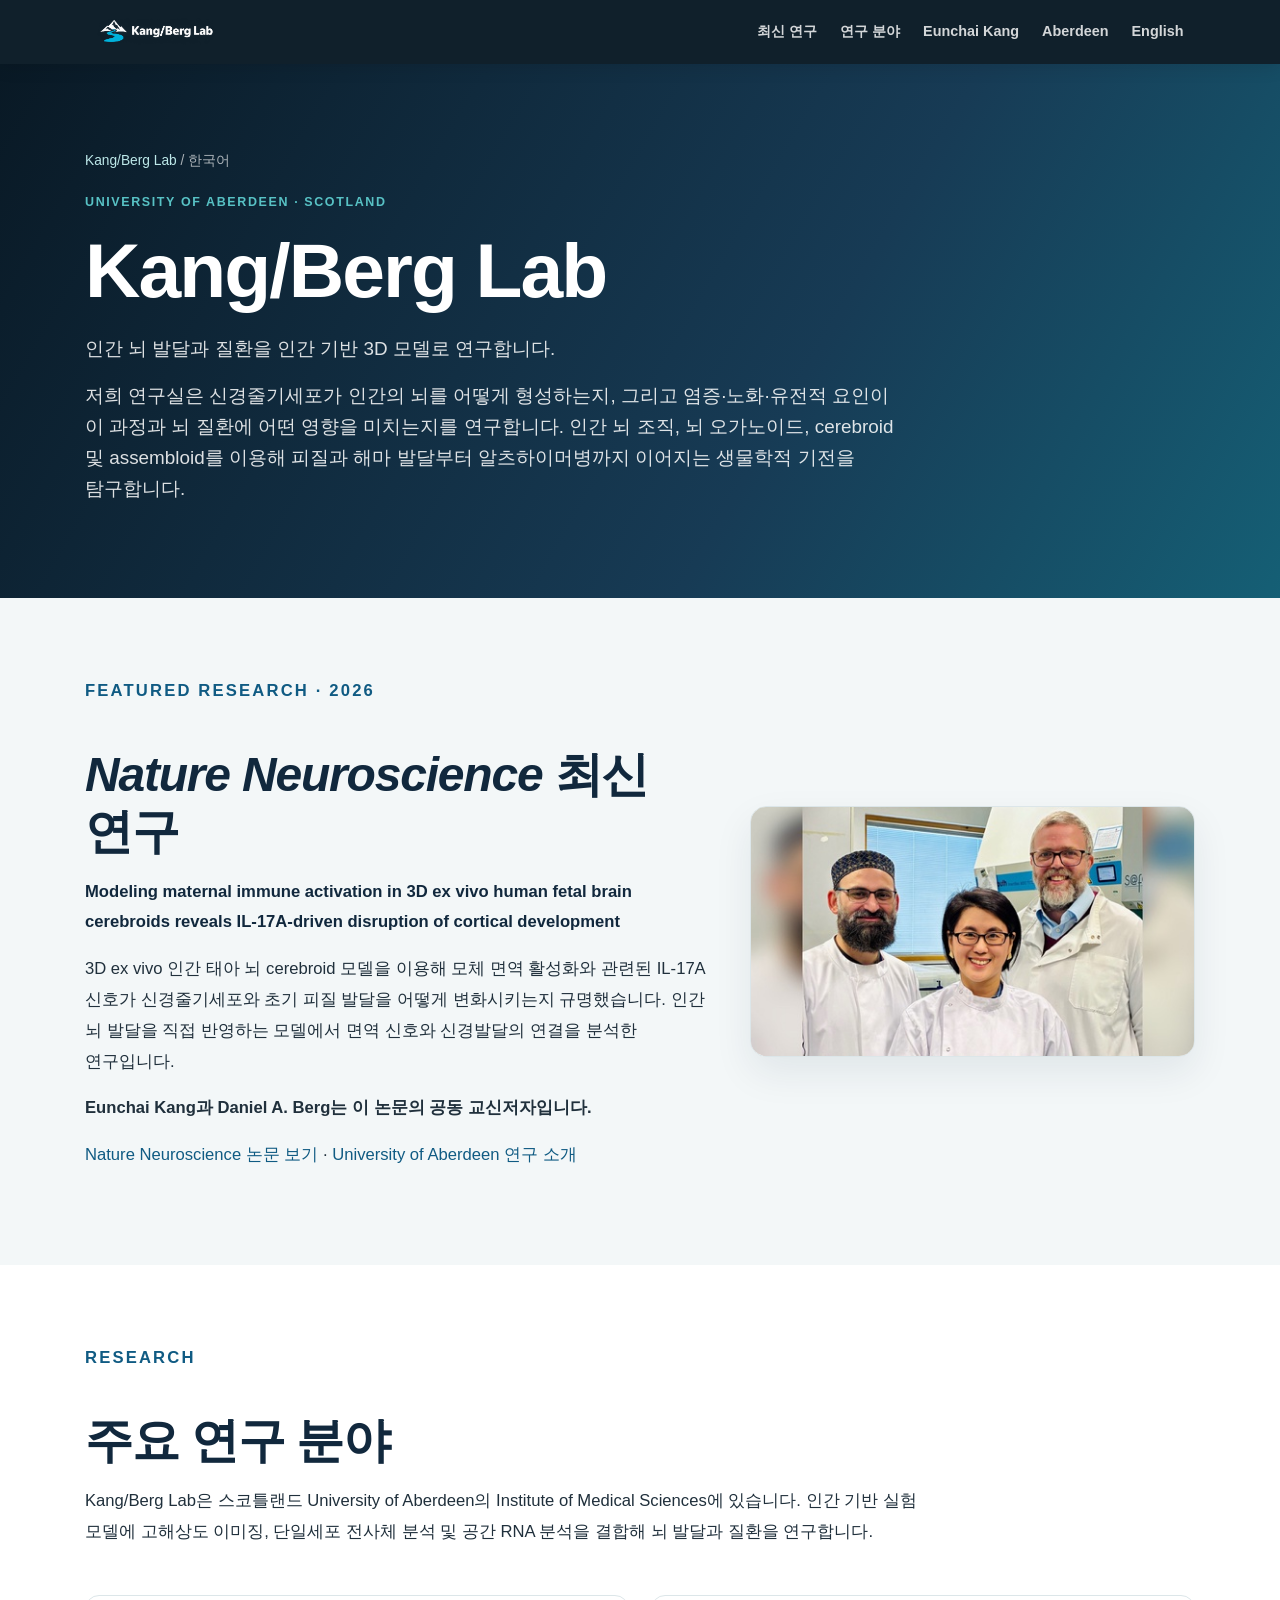
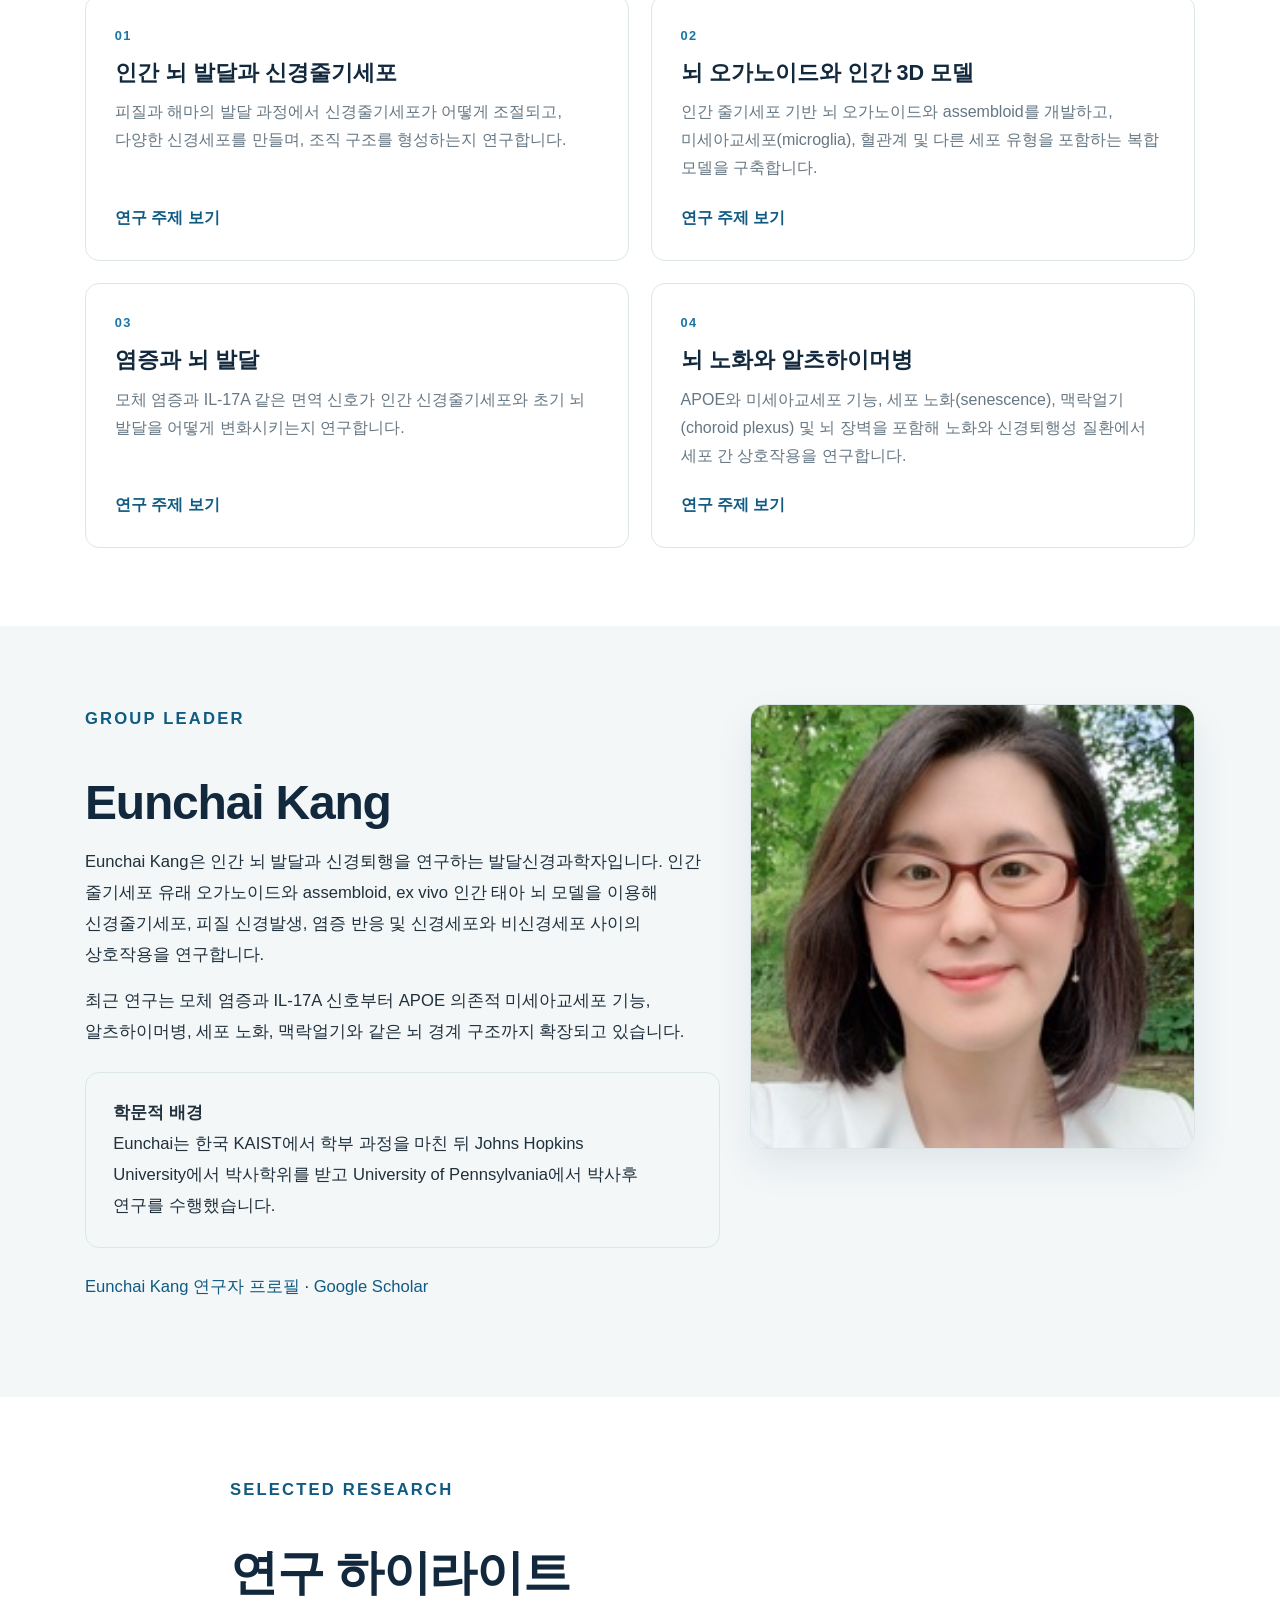
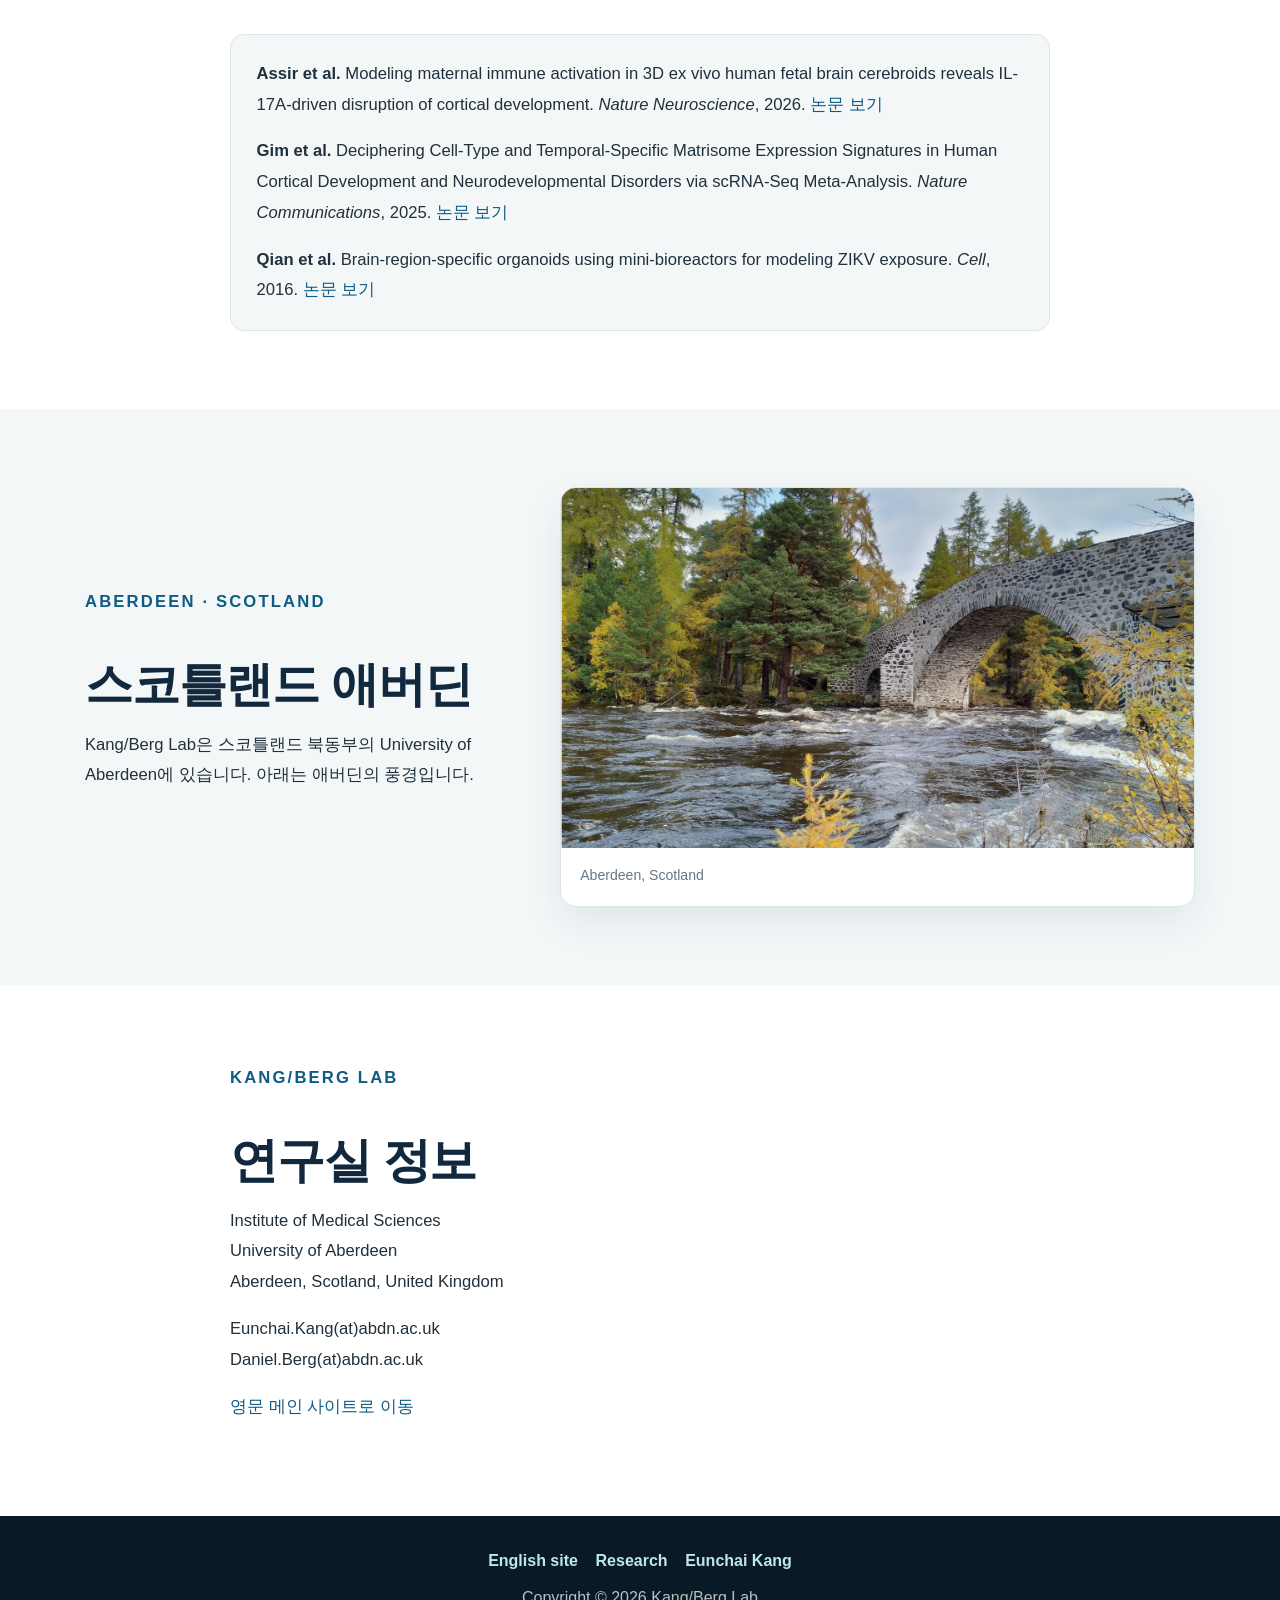
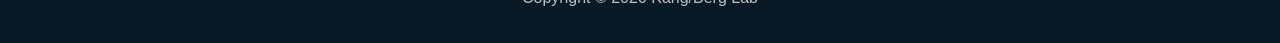
==== ko/index.html @ 3c14d74b "Refine Korean page SEO and Aberdeen imagery" ====
<!DOCTYPE html>
<html lang="ko">
<head>
  <meta charset="utf-8">
  <meta name="viewport" content="width=device-width, initial-scale=1, shrink-to-fit=no">
  <meta name="description" content="Eunchai Kang과 Daniel A. Berg가 이끄는 영국 University of Aberdeen의 Kang/Berg Lab은 인간 뇌 발달, 신경줄기세포, 뇌 오가노이드, 미세아교세포, 뇌 노화 및 알츠하이머병을 연구합니다.">
  <meta name="author" content="Kang/Berg Lab">
  <meta name="robots" content="index,follow,max-image-preview:large">
  <title>인간 뇌 오가노이드·신경과학 연구 | Kang/Berg Lab | University of Aberdeen</title>
  <link rel="canonical" href="https://kangberglab.com/ko/">
  <link rel="alternate" hreflang="ko-KR" href="https://kangberglab.com/ko/">
  <link rel="alternate" hreflang="en-GB" href="https://kangberglab.com/">
  <link rel="alternate" hreflang="x-default" href="https://kangberglab.com/">

  <meta property="og:type" content="website">
  <meta property="og:locale" content="ko_KR">
  <meta property="og:locale:alternate" content="en_GB">
  <meta property="og:title" content="Kang/Berg Lab | 인간 뇌 발달과 뇌 오가노이드 연구">
  <meta property="og:description" content="Eunchai Kang과 Daniel A. Berg가 University of Aberdeen에서 이끄는 연구실로, 인간 뇌 발달, 신경줄기세포, 뇌 오가노이드, 신경면역 상호작용과 알츠하이머병을 연구합니다.">
  <meta property="og:url" content="https://kangberglab.com/ko/">
  <meta property="og:image" content="https://kangberglab.com/img/zebrabow2.png">
  <meta name="twitter:card" content="summary_large_image">

  <script type="application/ld+json">
  {
    "@context": "https://schema.org",
    "@type": "WebPage",
    "name": "Kang/Berg Lab - 한국어",
    "url": "https://kangberglab.com/ko/",
    "inLanguage": "ko-KR",
    "about": {
      "@type": "Organization",
      "name": "Kang/Berg Lab",
      "url": "https://kangberglab.com/",
      "parentOrganization": {
        "@type": "CollegeOrUniversity",
        "name": "University of Aberdeen",
        "url": "https://www.abdn.ac.uk/"
      },
      "member": [
        {"@type": "Person", "name": "Eunchai Kang", "url": "https://kangberglab.com/eunchai-kang.html"},
        {"@type": "Person", "name": "Daniel A. Berg", "url": "https://kangberglab.com/daniel-berg.html"}
      ]
    }
  }
  </script>

  <script async src="https://www.googletagmanager.com/gtag/js?id=G-5PKBX922J7"></script>
  <script>
    window.dataLayer = window.dataLayer || [];
    function gtag() { dataLayer.push(arguments); }
    gtag('js', new Date());
    gtag('config', 'G-5PKBX922J7');
  </script>

  <link rel="icon" type="image/png" href="../img/logo2.png">
  <link href="../vendor/bootstrap/css/bootstrap.min.css" rel="stylesheet">
  <link href="../css/scrolling-nav.css" rel="stylesheet">
  <link href="../css/content-pages.css" rel="stylesheet">
  <style>
    body {
      font-family: -apple-system, BlinkMacSystemFont, "Segoe UI", "Noto Sans KR", Arial, sans-serif;
      word-break: keep-all;
    }
    .page-hero h1 { letter-spacing: -0.025em; }
    .korean-lead { max-width: 820px; }
    .topic-card p { line-height: 1.75; }
    .content-narrow p, .content-section li { line-height: 1.85; }
    .korea-note {
      background: var(--soft);
      border: 1px solid var(--line);
      border-radius: 14px;
      padding: 1.6rem 1.7rem;
    }
    .korea-note p:last-child { margin-bottom: 0; }
    .paper-title {
      color: var(--navy);
      font-size: 1.08rem;
      font-weight: 700;
      line-height: 1.55;
    }
    .scotland-image img {
      height: 360px;
      object-fit: cover;
      width: 100%;
    }
    @media (max-width: 767.98px) {
      .scotland-image img { height: 250px; }
    }
  </style>
</head>
<body>
  <nav class="navbar navbar-expand-lg navbar-dark fixed-top" id="mainNav">
    <div class="container">
      <a class="navbar-brand" href="./" aria-label="Kang/Berg Lab 한국어 페이지">
        <img class="navbar-logo-lockup" src="../img/navbar-logo.png" alt="Kang/Berg Lab">
      </a>
      <button class="navbar-toggler" type="button" data-toggle="collapse" data-target="#navbarResponsive"
        aria-controls="navbarResponsive" aria-expanded="false" aria-label="메뉴 열기">
        <span class="navbar-toggler-icon"></span>
      </button>
      <div class="collapse navbar-collapse" id="navbarResponsive">
        <ul class="navbar-nav ml-auto">
          <li class="nav-item"><a class="nav-link" href="#featured">최신 연구</a></li>
          <li class="nav-item"><a class="nav-link" href="#research">연구 분야</a></li>
          <li class="nav-item"><a class="nav-link" href="#eunchai">Eunchai Kang</a></li>
          <li class="nav-item"><a class="nav-link" href="#aberdeen">Aberdeen</a></li>
          <li class="nav-item"><a class="nav-link" href="../">English</a></li>
        </ul>
      </div>
    </div>
  </nav>

  <header class="page-hero">
    <div class="container">
      <p class="breadcrumb-mini"><a href="../">Kang/Berg Lab</a> / 한국어</p>
      <p class="eyebrow">University of Aberdeen · Scotland</p>
      <h1>Kang/Berg Lab</h1>
      <p class="page-lead korean-lead">인간 뇌 발달과 질환을 인간 기반 3D 모델로 연구합니다.</p>
      <p class="page-lead korean-lead">저희 연구실은 신경줄기세포가 인간의 뇌를 어떻게 형성하는지, 그리고 염증·노화·유전적 요인이 이 과정과 뇌 질환에 어떤 영향을 미치는지를 연구합니다. 인간 뇌 조직, 뇌 오가노이드, cerebroid 및 assembloid를 이용해 피질과 해마 발달부터 알츠하이머병까지 이어지는 생물학적 기전을 탐구합니다.</p>
    </div>
  </header>

  <main>
    <section id="featured" class="content-section bg-soft">
      <div class="container">
        <div class="row align-items-center">
          <div class="col-lg-7 content-narrow">
            <p class="eyebrow">Featured research · 2026</p>
            <h2><em>Nature Neuroscience</em> 최신 연구</h2>
            <p class="paper-title">Modeling maternal immune activation in 3D ex vivo human fetal brain cerebroids reveals IL-17A-driven disruption of cortical development</p>
            <p>3D ex vivo 인간 태아 뇌 cerebroid 모델을 이용해 모체 면역 활성화와 관련된 IL-17A 신호가 신경줄기세포와 초기 피질 발달을 어떻게 변화시키는지 규명했습니다. 인간 뇌 발달을 직접 반영하는 모델에서 면역 신호와 신경발달의 연결을 분석한 연구입니다.</p>
            <p><strong>Eunchai Kang과 Daniel A. Berg는 이 논문의 공동 교신저자입니다.</strong></p>
            <p><a href="https://www.nature.com/articles/s41593-026-02400-2" target="_blank" rel="noopener noreferrer">Nature Neuroscience 논문 보기</a> · <a href="https://www.abdn.ac.uk/news/26007/" target="_blank" rel="noopener noreferrer">University of Aberdeen 연구 소개</a></p>
          </div>
          <div class="col-lg-5 mt-4 mt-lg-0">
            <div class="figure-card">
              <img src="../img/Aberdeen_Cerebroid_Press_Release.jpg" alt="Kang/Berg Lab의 Nature Neuroscience cerebroid 연구">
            </div>
          </div>
        </div>
      </div>
    </section>

    <section id="research" class="content-section">
      <div class="container">
        <div class="content-narrow">
          <p class="eyebrow">Research</p>
          <h2>주요 연구 분야</h2>
          <p>Kang/Berg Lab은 스코틀랜드 University of Aberdeen의 Institute of Medical Sciences에 있습니다. 인간 기반 실험 모델에 고해상도 이미징, 단일세포 전사체 분석 및 공간 RNA 분석을 결합해 뇌 발달과 질환을 연구합니다.</p>
        </div>

        <div class="topic-grid mt-5">
          <article class="topic-card">
            <span class="card-number">01</span>
            <h3>인간 뇌 발달과 신경줄기세포</h3>
            <p>피질과 해마의 발달 과정에서 신경줄기세포가 어떻게 조절되고, 다양한 신경세포를 만들며, 조직 구조를 형성하는지 연구합니다.</p>
            <a href="../neural-stem-cells-neurogenesis.html">연구 주제 보기</a>
          </article>
          <article class="topic-card">
            <span class="card-number">02</span>
            <h3>뇌 오가노이드와 인간 3D 모델</h3>
            <p>인간 줄기세포 기반 뇌 오가노이드와 assembloid를 개발하고, 미세아교세포(microglia), 혈관계 및 다른 세포 유형을 포함하는 복합 모델을 구축합니다.</p>
            <a href="../human-brain-organoids.html">연구 주제 보기</a>
          </article>
          <article class="topic-card">
            <span class="card-number">03</span>
            <h3>염증과 뇌 발달</h3>
            <p>모체 염증과 IL-17A 같은 면역 신호가 인간 신경줄기세포와 초기 뇌 발달을 어떻게 변화시키는지 연구합니다.</p>
            <a href="../maternal-inflammation-il17a.html">연구 주제 보기</a>
          </article>
          <article class="topic-card">
            <span class="card-number">04</span>
            <h3>뇌 노화와 알츠하이머병</h3>
            <p>APOE와 미세아교세포 기능, 세포 노화(senescence), 맥락얼기(choroid plexus) 및 뇌 장벽을 포함해 노화와 신경퇴행성 질환에서 세포 간 상호작용을 연구합니다.</p>
            <a href="../neurodegeneration-brain-ageing.html">연구 주제 보기</a>
          </article>
        </div>
      </div>
    </section>

    <section id="eunchai" class="content-section bg-soft">
      <div class="container">
        <div class="row align-items-start">
          <div class="col-lg-7 content-narrow">
            <p class="eyebrow">Group leader</p>
            <h2>Eunchai Kang</h2>
            <p>Eunchai Kang은 인간 뇌 발달과 신경퇴행을 연구하는 발달신경과학자입니다. 인간 줄기세포 유래 오가노이드와 assembloid, ex vivo 인간 태아 뇌 모델을 이용해 신경줄기세포, 피질 신경발생, 염증 반응 및 신경세포와 비신경세포 사이의 상호작용을 연구합니다.</p>
            <p>최근 연구는 모체 염증과 IL-17A 신호부터 APOE 의존적 미세아교세포 기능, 알츠하이머병, 세포 노화, 맥락얼기와 같은 뇌 경계 구조까지 확장되고 있습니다.</p>
            <div class="korea-note mt-4">
              <p><strong>학문적 배경</strong><br>Eunchai는 한국 KAIST에서 학부 과정을 마친 뒤 Johns Hopkins University에서 박사학위를 받고 University of Pennsylvania에서 박사후 연구를 수행했습니다.</p>
            </div>
            <p class="mt-4"><a href="../eunchai-kang.html">Eunchai Kang 연구자 프로필</a> · <a href="https://scholar.google.co.uk/citations?user=ASl5lTgAAAAJ&amp;hl=en" target="_blank" rel="noopener noreferrer">Google Scholar</a></p>
          </div>
          <div class="col-lg-5 mt-4 mt-lg-0">
            <div class="figure-card">
              <img src="../img/Picture_Eunchai.png" alt="Eunchai Kang">
            </div>
          </div>
        </div>
      </div>
    </section>

    <section class="content-section">
      <div class="container content-narrow">
        <p class="eyebrow">Selected research</p>
        <h2>연구 하이라이트</h2>
        <div class="publication-callout">
          <p><strong>Assir et al.</strong> Modeling maternal immune activation in 3D ex vivo human fetal brain cerebroids reveals IL-17A-driven disruption of cortical development. <em>Nature Neuroscience</em>, 2026. <a href="https://www.nature.com/articles/s41593-026-02400-2" target="_blank" rel="noopener noreferrer">논문 보기</a></p>
          <p><strong>Gim et al.</strong> Deciphering Cell-Type and Temporal-Specific Matrisome Expression Signatures in Human Cortical Development and Neurodevelopmental Disorders via scRNA-Seq Meta-Analysis. <em>Nature Communications</em>, 2025. <a href="https://www.nature.com/articles/s41467-025-64381-3" target="_blank" rel="noopener noreferrer">논문 보기</a></p>
          <p><strong>Qian et al.</strong> Brain-region-specific organoids using mini-bioreactors for modeling ZIKV exposure. <em>Cell</em>, 2016. <a href="https://www.sciencedirect.com/science/article/pii/S0092867416304676" target="_blank" rel="noopener noreferrer">논문 보기</a></p>
        </div>
      </div>
    </section>

    <section id="aberdeen" class="content-section bg-soft">
      <div class="container">
        <div class="row align-items-center">
          <div class="col-lg-5 content-narrow">
            <p class="eyebrow">Aberdeen · Scotland</p>
            <h2>스코틀랜드 애버딘</h2>
            <p>Kang/Berg Lab은 스코틀랜드 북동부의 University of Aberdeen에 있습니다. 아래는 애버딘의 풍경입니다.</p>
          </div>
          <div class="col-lg-7 mt-4 mt-lg-0">
            <div class="figure-card scotland-image">
              <img src="../img/RiverAberdeen.png" alt="스코틀랜드 애버딘의 강 풍경">
              <p class="figure-caption">Aberdeen, Scotland</p>
            </div>
          </div>
        </div>
      </div>
    </section>

    <section id="contact" class="content-section">
      <div class="container content-narrow">
        <p class="eyebrow">Kang/Berg Lab</p>
        <h2>연구실 정보</h2>
        <p>Institute of Medical Sciences<br>University of Aberdeen<br>Aberdeen, Scotland, United Kingdom</p>
        <p>Eunchai.Kang(at)abdn.ac.uk<br>Daniel.Berg(at)abdn.ac.uk</p>
        <p><a href="../">영문 메인 사이트로 이동</a></p>
      </div>
    </section>
  </main>

  <footer>
    <div class="container">
      <p class="page-footer-links"><a href="../">English site</a><a href="../research.html">Research</a><a href="../eunchai-kang.html">Eunchai Kang</a></p>
      <p>Copyright &copy; <span id="copyright-year">2026</span> Kang/Berg Lab</p>
    </div>
  </footer>

  <script src="../vendor/jquery/jquery.min.js"></script>
  <script src="../vendor/bootstrap/js/bootstrap.bundle.min.js"></script>
  <script>document.getElementById('copyright-year').textContent = new Date().getFullYear();</script>
</body>
</html>
---- css/scrolling-nav.css ----
/* Kang/Berg Lab website styles, built on Start Bootstrap Scrolling Nav */

:root {
  --navy: #11283d;
  --navy-deep: #091925;
  --blue: #1976a8;
  --blue-dark: #105b83;
  --aqua: #58c2c5;
  --ink: #20303c;
  --muted: #667783;
  --soft: #f3f7f8;
  --line: #dce6e9;
  --white: #ffffff;
}

html { scroll-behavior: smooth; }

body {
  color: var(--ink);
  font-family: -apple-system, BlinkMacSystemFont, "Segoe UI", Roboto, "Helvetica Neue", Arial, sans-serif;
  line-height: 1.65;
  padding-top: 64px;
}

img { display: block; max-width: 100%; height: auto; }
a { color: var(--blue-dark); text-decoration-thickness: 1px; text-underline-offset: 3px; }
a:hover, a:focus { color: #083e5c; }

h1, h2, h3, h4 {
  color: var(--navy);
  font-weight: 700;
  line-height: 1.2;
}

h2 {
  font-size: clamp(2rem, 4vw, 3rem);
  letter-spacing: -0.025em;
  margin-bottom: 1rem;
}

h3 { font-size: 1.3rem; }

.navbar {
  background: rgba(9, 25, 37, 0.97);
  min-height: 64px;
  box-shadow: 0 2px 18px rgba(0, 0, 0, 0.12);
}

.navbar-brand { font-size: 1.15rem; font-weight: 700; letter-spacing: 0.01em; }

.navbar-dark .navbar-nav .nav-link {
  color: rgba(255, 255, 255, 0.82);
  font-size: 0.9rem;
  font-weight: 600;
  padding-left: 0.72rem;
  padding-right: 0.72rem;
}

.navbar-dark .navbar-nav .nav-link:hover,
.navbar-dark .navbar-nav .nav-link:focus,
.navbar-dark .navbar-nav .nav-link.active { color: var(--white); }

.hero-section {
  background: linear-gradient(120deg, var(--navy-deep) 0%, #173b55 62%, #155f75 100%);
  color: var(--white);
  overflow: hidden;
  padding: 88px 0;
}

.hero-copy { padding-right: 3rem; }

.hero-section h1 {
  color: var(--white);
  font-size: clamp(3.2rem, 8vw, 5.6rem);
  letter-spacing: -0.045em;
  margin-bottom: 0.8rem;
}

.hero-subtitle {
  color: #bde8e9;
  font-size: clamp(1.35rem, 3vw, 2rem);
  font-weight: 600;
  line-height: 1.3;
  margin-bottom: 1.35rem;
}

.hero-text { color: rgba(255, 255, 255, 0.86); font-size: 1.08rem; max-width: 38rem; }
.hero-actions { display: flex; flex-wrap: wrap; gap: 0.8rem; margin-top: 2rem; }

.hero-image {
  border: 1px solid rgba(255, 255, 255, 0.12);
  border-radius: 18px;
  box-shadow: 0 30px 70px rgba(0, 0, 0, 0.34);
  width: 100%;
}

.eyebrow {
  color: var(--blue-dark);
  font-size: 0.78rem;
  font-weight: 800;
  letter-spacing: 0.13em;
  margin-bottom: 0.75rem;
  text-transform: uppercase;
}

.hero-section .eyebrow, .join-section .eyebrow { color: var(--aqua); }
.btn { border-radius: 999px; font-weight: 700; padding: 0.7rem 1.2rem; }
.btn-primary { background-color: var(--blue); border-color: var(--blue); }
.btn-primary:hover, .btn-primary:focus { background-color: var(--blue-dark); border-color: var(--blue-dark); }

.featured-section { background: var(--white); padding: 72px 0 34px; scroll-margin-top: 64px; }

.featured-card {
  background: var(--soft);
  border: 1px solid var(--line);
  border-radius: 18px;
  box-shadow: 0 18px 40px rgba(17, 40, 61, 0.08);
  overflow: hidden;
}

.featured-card img { height: 100%; min-height: 300px; object-fit: cover; width: 100%; }
.featured-copy { padding: 2.5rem 3rem; }
.featured-copy h2 { font-size: clamp(1.8rem, 3vw, 2.5rem); }
.featured-title { color: var(--navy); font-size: 1.08rem; font-weight: 700; line-height: 1.45; }
.text-link { display: inline-block; font-weight: 700; margin-left: 1rem; }

.section { padding: 92px 0; scroll-margin-top: 64px; }
.bg-soft { background: var(--soft); }
.section-heading { margin-bottom: 2.6rem; max-width: 760px; }
.section-heading > p:last-child { color: var(--muted); font-size: 1.08rem; }
.research-grid > div { display: flex; margin-bottom: 1.5rem; }

.research-card {
  background: var(--white);
  border: 1px solid var(--line);
  border-radius: 14px;
  padding: 1.8rem;
  width: 100%;
}

.card-number { color: var(--blue); display: block; font-size: 0.8rem; font-weight: 800; letter-spacing: 0.1em; margin-bottom: 1rem; }
.research-card p { color: var(--muted); margin-bottom: 0; }
.methods-note { border-left: 3px solid var(--aqua); color: var(--muted); margin: 1rem 0 0; max-width: 850px; padding-left: 1.2rem; }

.team-photo {
  border-radius: 16px;
  height: min(52vw, 500px);
  margin-bottom: 3rem;
  object-fit: cover;
  object-position: center;
  width: 100%;
}

.people-heading { margin: 2.5rem 0 1.25rem; }
.people-grid { display: grid; gap: 1rem; grid-template-columns: repeat(2, minmax(0, 1fr)); }
.people-grid-pi { max-width: 760px; }

.person-card {
  align-items: center;
  background: var(--white);
  border: 1px solid var(--line);
  border-radius: 12px;
  display: flex;
  gap: 1rem;
  min-width: 0;
  padding: 1rem;
}

.person-card img { border-radius: 50%; flex: 0 0 92px; height: 92px; object-fit: cover; width: 92px; }
.person-card h4 { font-size: 1.05rem; margin-bottom: 0.3rem; }
.person-card p { color: var(--muted); font-size: 0.91rem; line-height: 1.35; margin: 0; }
.alumni-block { border-top: 1px solid var(--line); margin-top: 3.5rem; padding-top: 2.5rem; }
.alumni-block p { color: var(--muted); margin-bottom: 0.55rem; }
.former-students { font-size: 0.92rem; margin-top: 1.35rem; max-width: 900px; }

.publication-container { max-width: 940px; }
.publication-heading { border-bottom: 1px solid var(--line); margin: 2.5rem 0 0; padding-bottom: 0.75rem; }
.publication-list { list-style: none; margin: 0; padding: 0; }
.publication-list li { border-bottom: 1px solid var(--line); padding: 1.5rem 0; }
.publication-list p { margin-bottom: 0.35rem; }
.publication-authors { color: var(--muted); font-size: 0.9rem; }
.publication-title { color: var(--navy); font-size: 1.06rem; font-weight: 700; line-height: 1.45; }
.publication-meta { font-size: 0.92rem; }
.compact-publications .publication-title { font-size: 1rem; }

.outreach-grid { display: grid; gap: 1.5rem; grid-template-columns: repeat(2, minmax(0, 1fr)); }

.outreach-card {
  background: var(--white);
  border: 1px solid var(--line);
  border-radius: 14px;
  overflow: hidden;
}

.outreach-card > img { aspect-ratio: 16 / 9; object-fit: cover; width: 100%; }
.outreach-copy { padding: 1.3rem 1.5rem 1.5rem; }
.outreach-type { color: var(--blue); font-size: 0.72rem; font-weight: 800; letter-spacing: 0.11em; margin-bottom: 0.5rem; text-transform: uppercase; }
.outreach-copy h3 { font-size: 1.08rem; margin: 0; }
.outreach-copy h3 a { color: var(--navy); }
.video-container { aspect-ratio: 16 / 9; background: #000; position: relative; }
.video-container iframe { border: 0; height: 100%; inset: 0; position: absolute; width: 100%; }

.join-section { background: var(--navy); color: rgba(255, 255, 255, 0.84); }
.join-section h2, .join-section h3 { color: var(--white); }
.join-section a { color: #aee6ed; }

.funding-card {
  background: rgba(255, 255, 255, 0.08);
  border: 1px solid rgba(255, 255, 255, 0.13);
  border-radius: 14px;
  padding: 1.75rem;
}

.funding-card h3 { font-size: 1.15rem; }
.funding-card ul { margin: 1rem 0 0; padding-left: 1.2rem; }
.funding-card li { margin-bottom: 0.65rem; }
.photo-grid { display: grid; gap: 0.9rem; grid-template-columns: repeat(3, minmax(0, 1fr)); }
.photo-grid img { aspect-ratio: 4 / 3; border-radius: 10px; object-fit: cover; width: 100%; }
.contact-section { background: var(--white); }
.contact-card { border-left: 4px solid var(--aqua); max-width: 760px; padding-left: 2rem; }
.contact-links { display: flex; flex-wrap: wrap; gap: 0.6rem 1.5rem; margin-top: 1.5rem; }
.contact-links a { font-weight: 700; }

footer { background: var(--navy-deep); color: rgba(255, 255, 255, 0.72); padding: 2rem 0; }
footer p { margin: 0; text-align: center; }

@media (max-width: 991.98px) {
  body { padding-top: 56px; }
  .hero-section { padding: 70px 0; }
  .hero-copy { margin-bottom: 2.5rem; padding-right: 15px; }
  .navbar-collapse { padding: 0.7rem 0 1rem; }
}

@media (max-width: 767.98px) {
  .section { padding: 68px 0; }
  .featured-section { padding-top: 52px; }
  .featured-card img { min-height: auto; }
  .featured-copy { padding: 2rem; }
  .people-grid, .outreach-grid { grid-template-columns: 1fr; }
  .team-photo { height: 62vw; }
  .photo-grid { grid-template-columns: repeat(2, minmax(0, 1fr)); }
}

@media (max-width: 575.98px) {
  .hero-section h1 { font-size: 3.1rem; }
  .hero-subtitle { font-size: 1.35rem; }
  .hero-actions { align-items: flex-start; flex-direction: column; }
  .text-link { display: block; margin: 1rem 0 0; }
  .person-card img { flex-basis: 76px; height: 76px; width: 76px; }
  .photo-grid { grid-template-columns: 1fr; }
  .contact-card { padding-left: 1.25rem; }
}
---- css/content-pages.css ----
/* Shared styles for Kang/Berg Lab research and profile pages */

.navbar-brand {
  align-items: center;
  display: inline-flex;
  padding-bottom: 0;
  padding-top: 0;
}

.navbar-brand .navbar-logo-lockup {
  display: block;
  height: 46px;
  object-fit: contain;
  width: auto;
}

.page-hero {
  background: linear-gradient(120deg, var(--navy-deep) 0%, #173b55 62%, #155f75 100%);
  color: var(--white);
  padding: 86px 0 78px;
}

.page-hero h1 {
  color: var(--white);
  font-size: clamp(2.7rem, 6vw, 4.8rem);
  letter-spacing: -0.04em;
  margin-bottom: 1rem;
}

.page-hero .eyebrow { color: var(--aqua); }

.page-lead {
  color: rgba(255, 255, 255, 0.86);
  font-size: 1.18rem;
  max-width: 760px;
}

.breadcrumb-mini {
  color: rgba(255, 255, 255, 0.66);
  font-size: 0.86rem;
  margin-bottom: 1.2rem;
}

.breadcrumb-mini a { color: #bde8e9; }

.content-section { padding: 78px 0; }
.content-section.bg-soft { background: var(--soft); }
.content-narrow { max-width: 850px; }
.content-narrow p { font-size: 1.04rem; }
.content-narrow h2 { margin-top: 2.4rem; }
.content-narrow h3 { margin-top: 1.8rem; }

.topic-grid {
  display: grid;
  gap: 1.35rem;
  grid-template-columns: repeat(2, minmax(0, 1fr));
}

.topic-card {
  background: var(--white);
  border: 1px solid var(--line);
  border-radius: 14px;
  display: flex;
  flex-direction: column;
  min-height: 100%;
  padding: 1.8rem;
}

.topic-card .card-number {
  margin-bottom: 0.85rem;
}

.topic-card h2,
.topic-card h3 {
  font-size: 1.35rem;
  margin-bottom: 0.8rem;
}

.topic-card p {
  color: var(--muted);
  flex: 1;
}

.topic-card a {
  font-weight: 700;
  margin-top: 0.4rem;
}

.figure-card {
  background: var(--white);
  border: 1px solid var(--line);
  border-radius: 16px;
  box-shadow: 0 16px 38px rgba(17, 40, 61, 0.08);
  overflow: hidden;
}

.figure-card img {
  max-height: 520px;
  object-fit: cover;
  width: 100%;
}

.figure-card.figure-contain img {
  background: #000;
  object-fit: contain;
}

.figure-caption {
  color: var(--muted);
  font-size: 0.88rem;
  margin: 0;
  padding: 1rem 1.2rem 1.15rem;
}

.key-points {
  border-left: 3px solid var(--aqua);
  margin: 2rem 0;
  padding: 0.25rem 0 0.25rem 1.35rem;
}

.key-points li { margin-bottom: 0.6rem; }

.publication-callout {
  background: var(--soft);
  border: 1px solid var(--line);
  border-radius: 14px;
  margin-top: 2rem;
  padding: 1.5rem 1.6rem;
}

.publication-callout p:last-child { margin-bottom: 0; }

.related-links {
  display: grid;
  gap: 1rem;
  grid-template-columns: repeat(3, minmax(0, 1fr));
}

.related-link {
  background: var(--white);
  border: 1px solid var(--line);
  border-radius: 12px;
  padding: 1.25rem;
}

.related-link strong {
  color: var(--navy);
  display: block;
  margin-bottom: 0.35rem;
}

.profile-hero-grid {
  align-items: center;
  display: grid;
  gap: 3rem;
  grid-template-columns: minmax(0, 1.4fr) minmax(220px, 0.6fr);
}

.profile-photo {
  border: 1px solid rgba(255, 255, 255, 0.16);
  border-radius: 18px;
  box-shadow: 0 24px 55px rgba(0, 0, 0, 0.3);
  justify-self: end;
  max-height: 360px;
  object-fit: cover;
  width: min(100%, 320px);
}

.profile-role {
  color: #bde8e9;
  font-size: 1.15rem;
  font-weight: 600;
  margin-bottom: 1rem;
}

.profile-meta {
  background: var(--soft);
  border: 1px solid var(--line);
  border-radius: 14px;
  padding: 1.4rem 1.5rem;
}

.profile-meta p { margin-bottom: 0.5rem; }
.profile-meta p:last-child { margin-bottom: 0; }

.page-footer-links {
  margin-bottom: 0.65rem;
  text-align: center;
}

.page-footer-links a {
  color: #bde8e9;
  font-weight: 600;
  margin: 0 0.55rem;
}

@media (max-width: 767.98px) {
  .page-hero { padding: 66px 0 60px; }
  .content-section { padding: 60px 0; }
  .topic-grid, .related-links { grid-template-columns: 1fr; }
  .profile-hero-grid { grid-template-columns: 1fr; }
  .profile-photo { justify-self: start; max-width: 240px; }
}

@media (max-width: 575.98px) {
  .navbar-brand .navbar-logo-lockup { height: 38px; }
}
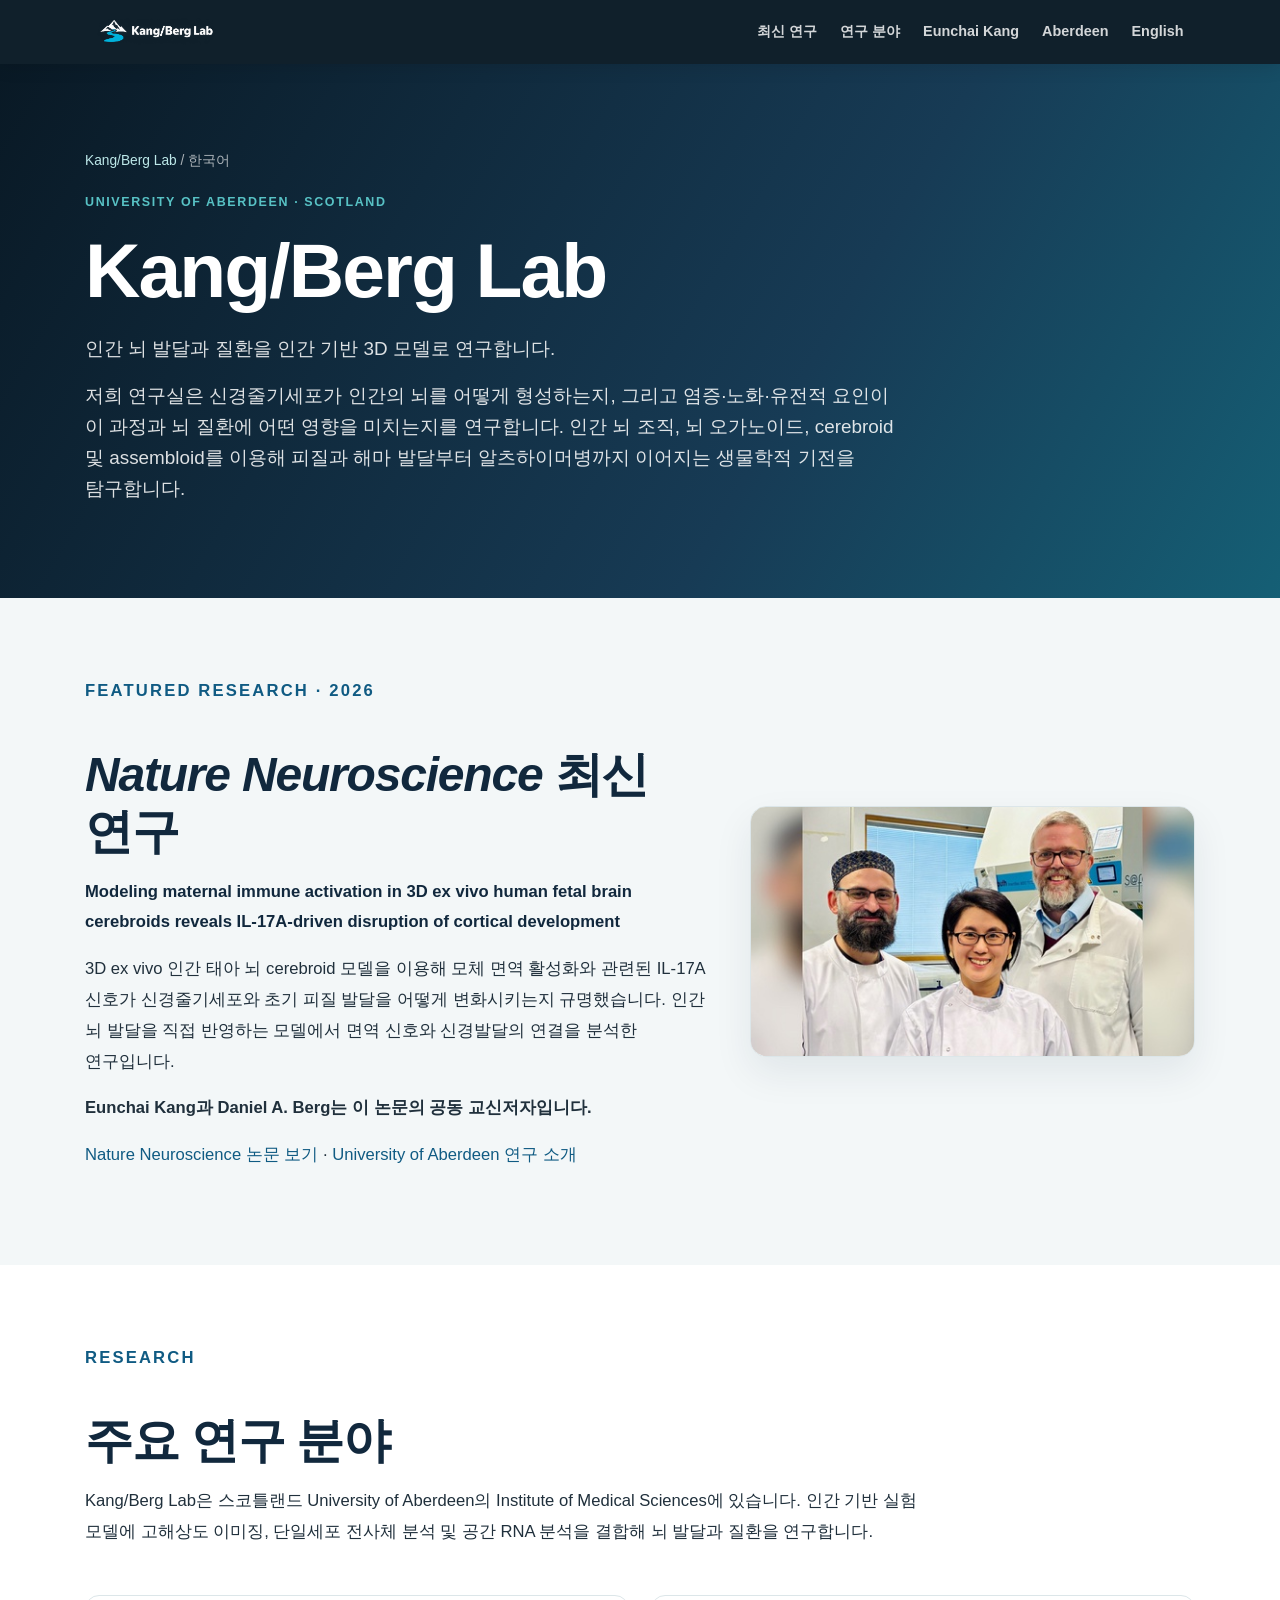
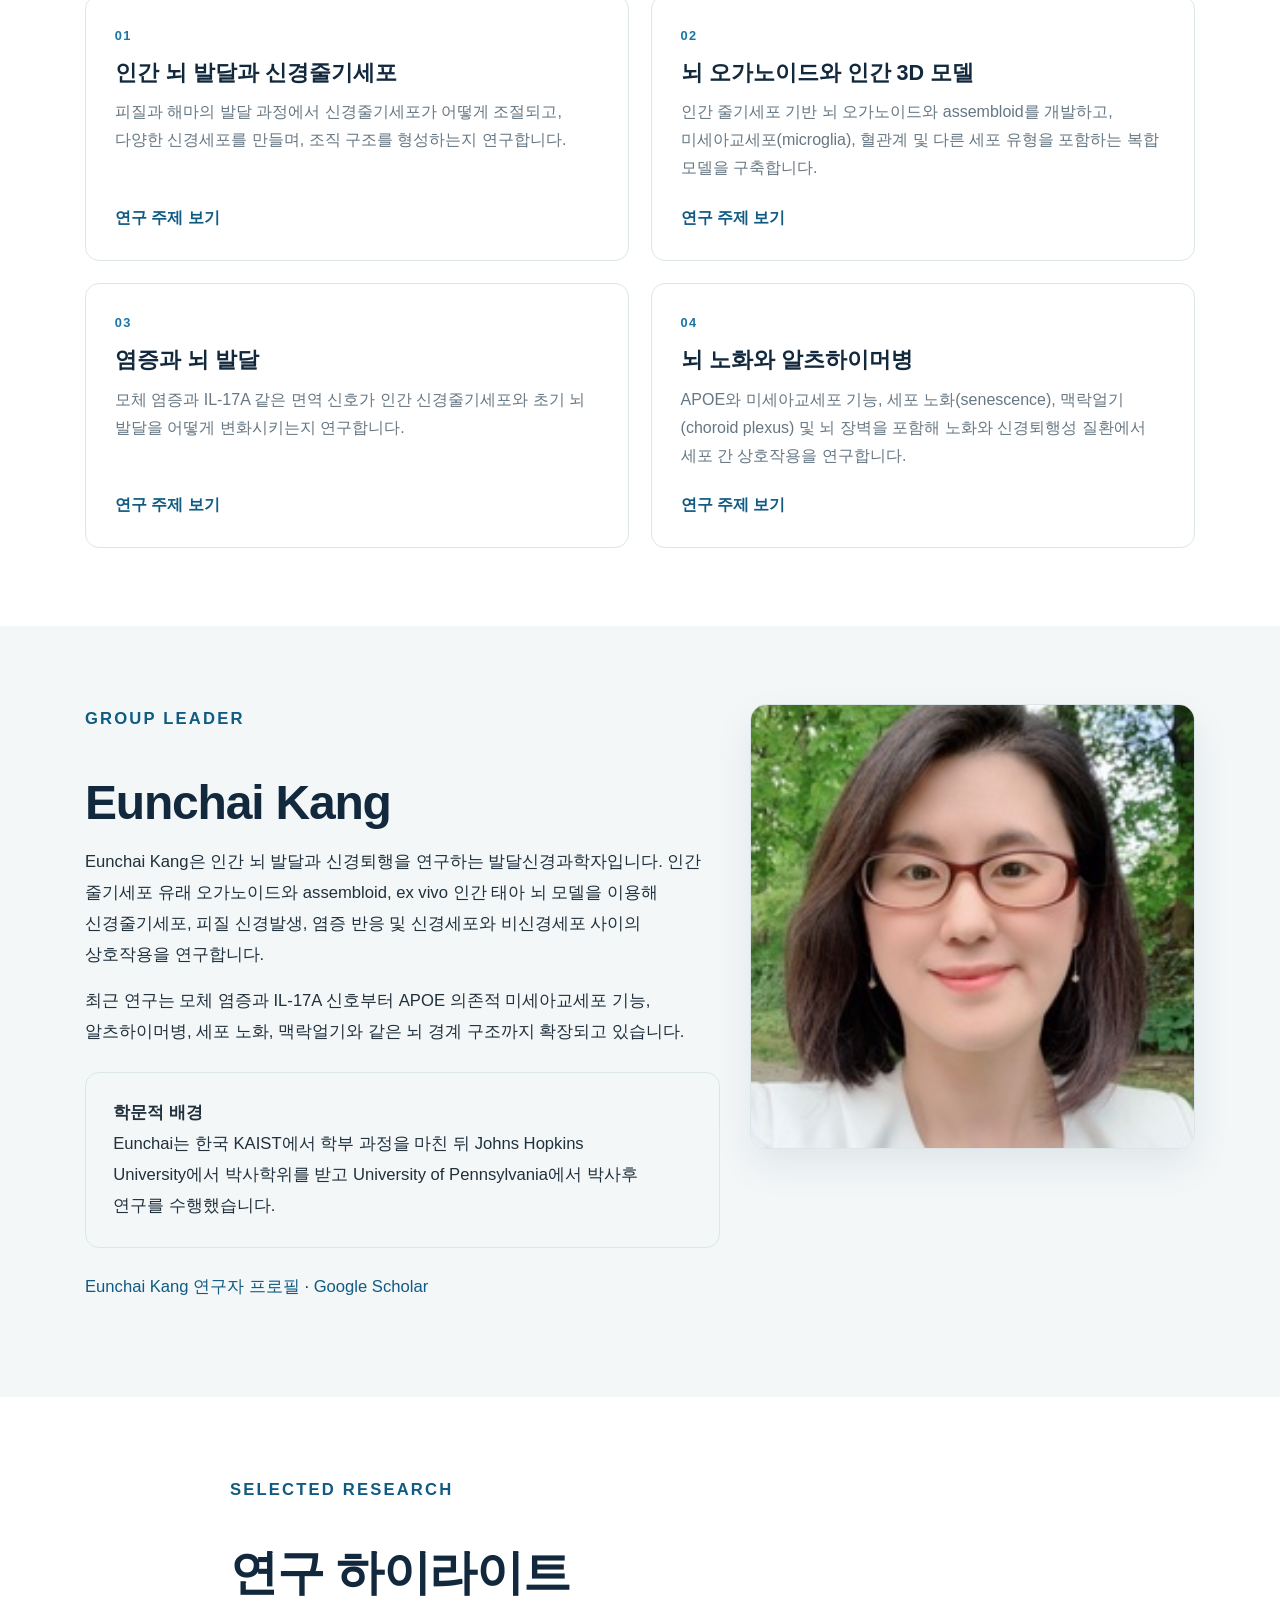
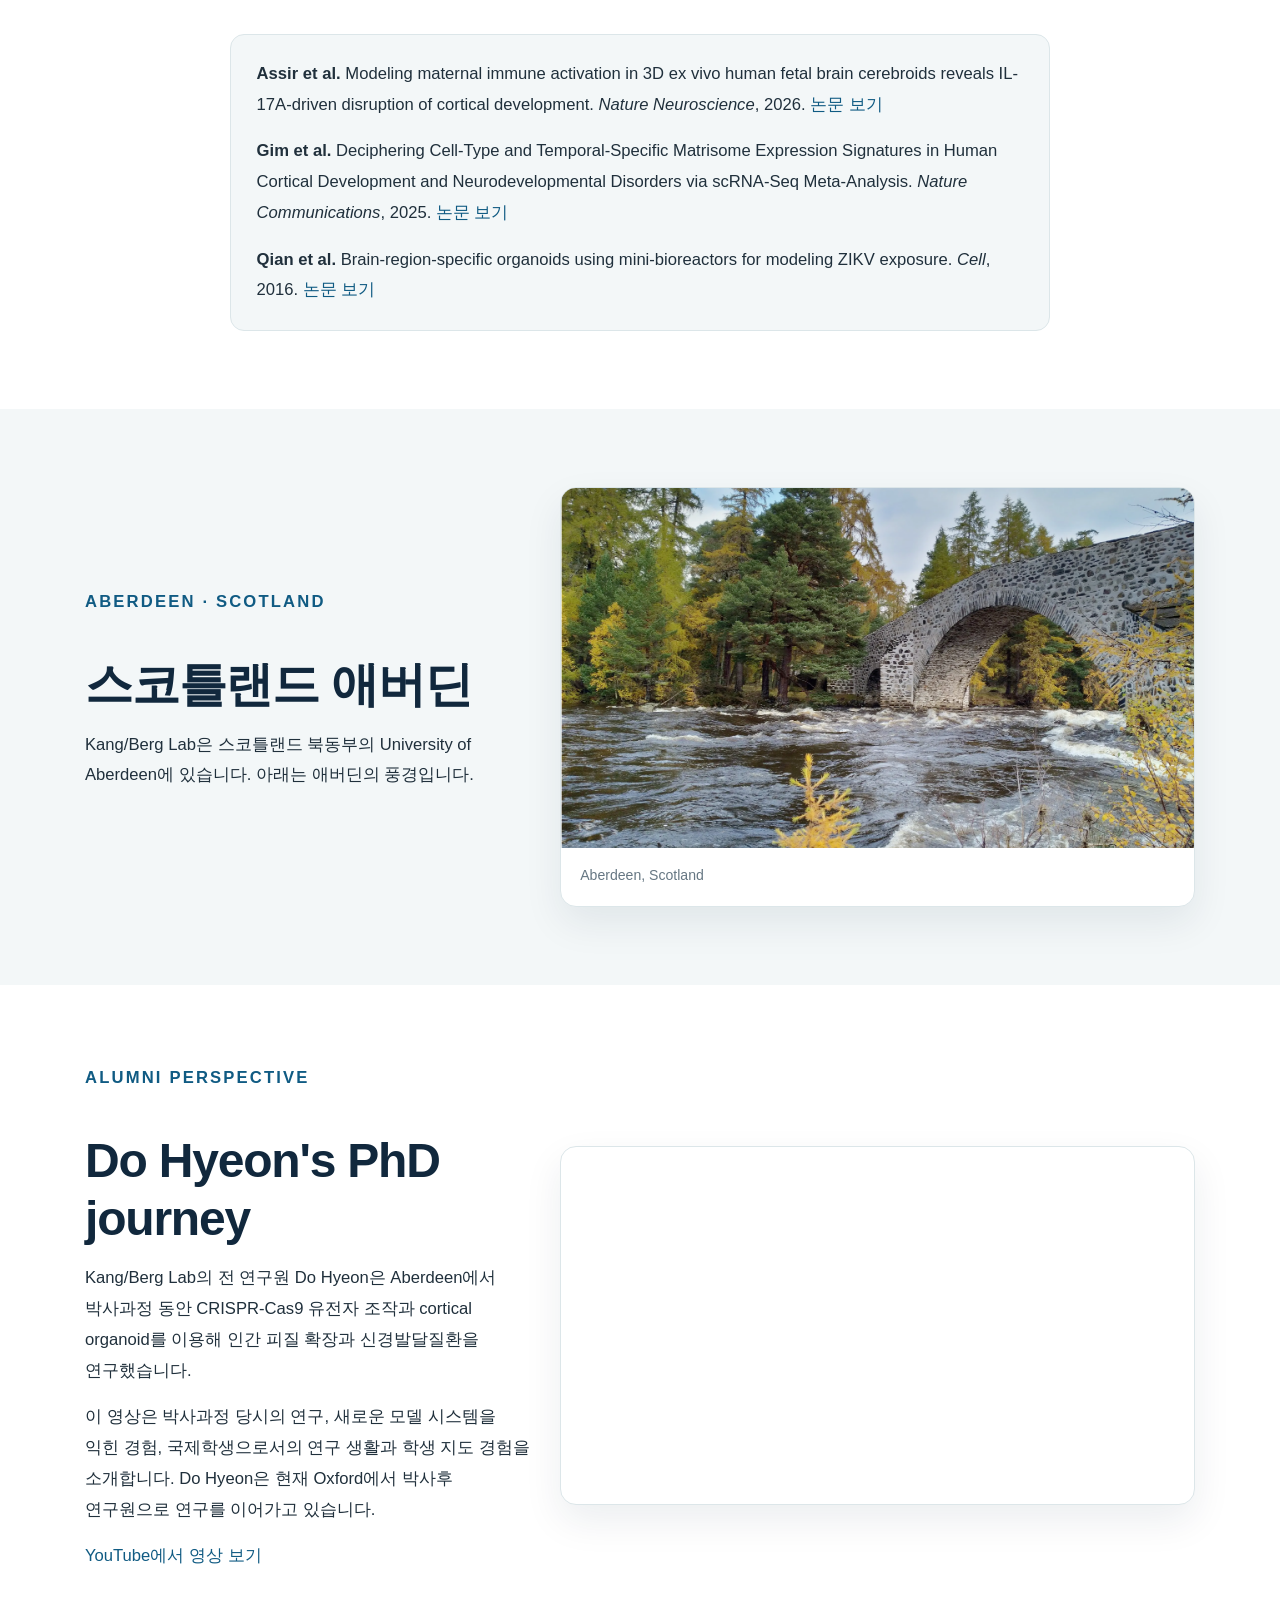
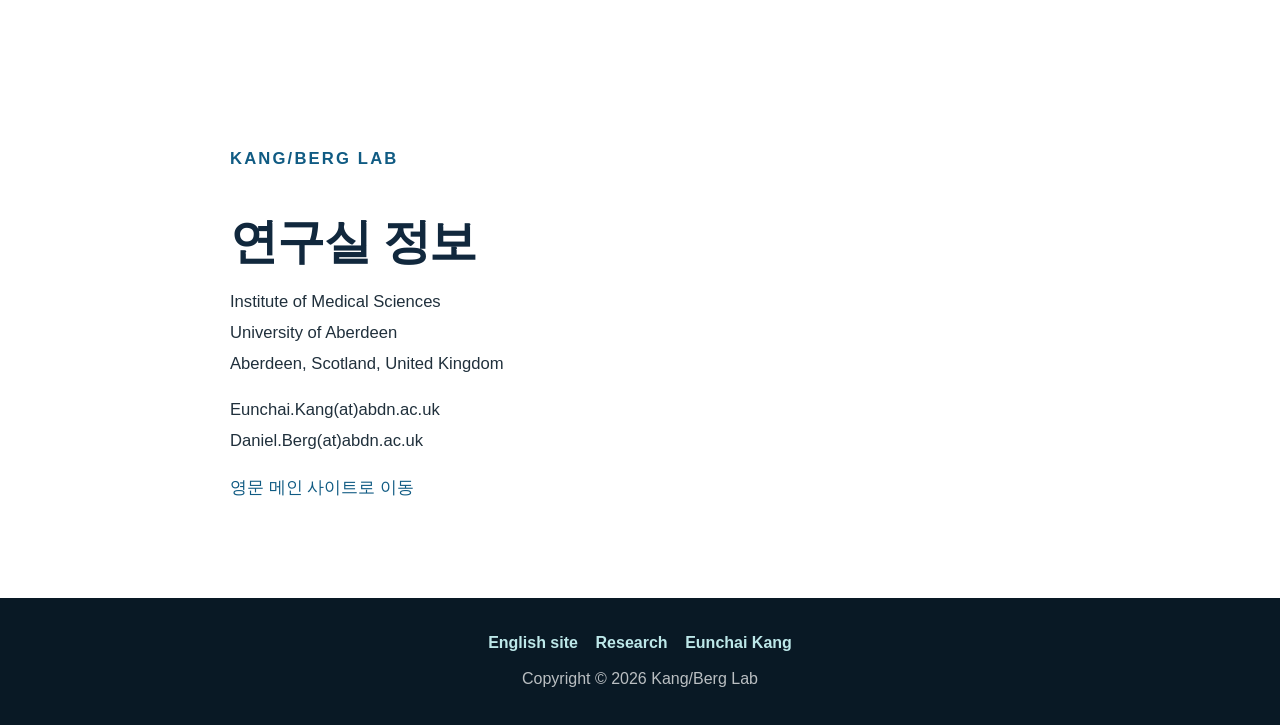
==== commit 9384fdca: "Add Do Hyeon alumni video to Korean page" ====
--- a/ko/index.html
+++ b/ko/index.html
@@ -44,6 +44,18 @@
     }
   }
   </script>
+  <script type="application/ld+json">
+  {
+    "@context": "https://schema.org",
+    "@type": "VideoObject",
+    "name": "Do Hyeon's PhD journey at the Institute of Medical Sciences",
+    "description": "Former Kang/Berg Lab member Do Hyeon discusses his PhD research on human cortical expansion, neurodevelopmental disorders, CRISPR-Cas9 and cortical organoids at the University of Aberdeen.",
+    "thumbnailUrl": "https://img.youtube.com/vi/307lUZ7zwNw/hqdefault.jpg",
+    "embedUrl": "https://www.youtube.com/embed/307lUZ7zwNw",
+    "contentUrl": "https://www.youtube.com/watch?v=307lUZ7zwNw",
+    "inLanguage": "en"
+  }
+  </script>
 
   <script async src="https://www.googletagmanager.com/gtag/js?id=G-5PKBX922J7"></script>
   <script>
@@ -231,6 +243,27 @@
       </div>
     </section>
 
+    <section id="alumni" class="content-section">
+      <div class="container">
+        <div class="row align-items-center">
+          <div class="col-lg-5 content-narrow">
+            <p class="eyebrow">Alumni perspective</p>
+            <h2>Do Hyeon's PhD journey</h2>
+            <p>Kang/Berg Lab의 전 연구원 Do Hyeon은 Aberdeen에서 박사과정 동안 CRISPR-Cas9 유전자 조작과 cortical organoid를 이용해 인간 피질 확장과 신경발달질환을 연구했습니다.</p>
+            <p>이 영상은 박사과정 당시의 연구, 새로운 모델 시스템을 익힌 경험, 국제학생으로서의 연구 생활과 학생 지도 경험을 소개합니다. Do Hyeon은 현재 Oxford에서 박사후 연구원으로 연구를 이어가고 있습니다.</p>
+            <p><a href="https://www.youtube.com/watch?v=307lUZ7zwNw&amp;t=8s" target="_blank" rel="noopener noreferrer">YouTube에서 영상 보기</a></p>
+          </div>
+          <div class="col-lg-7 mt-4 mt-lg-0">
+            <div class="figure-card">
+              <div class="embed-responsive embed-responsive-16by9">
+                <iframe class="embed-responsive-item" src="https://www.youtube-nocookie.com/embed/307lUZ7zwNw?start=8" title="Do Hyeon's PhD journey at the Institute of Medical Sciences" loading="lazy" allow="accelerometer; autoplay; clipboard-write; encrypted-media; gyroscope; picture-in-picture; web-share" allowfullscreen></iframe>
+              </div>
+            </div>
+          </div>
+        </div>
+      </div>
+    </section>
+
     <section id="contact" class="content-section">
       <div class="container content-narrow">
         <p class="eyebrow">Kang/Berg Lab</p>
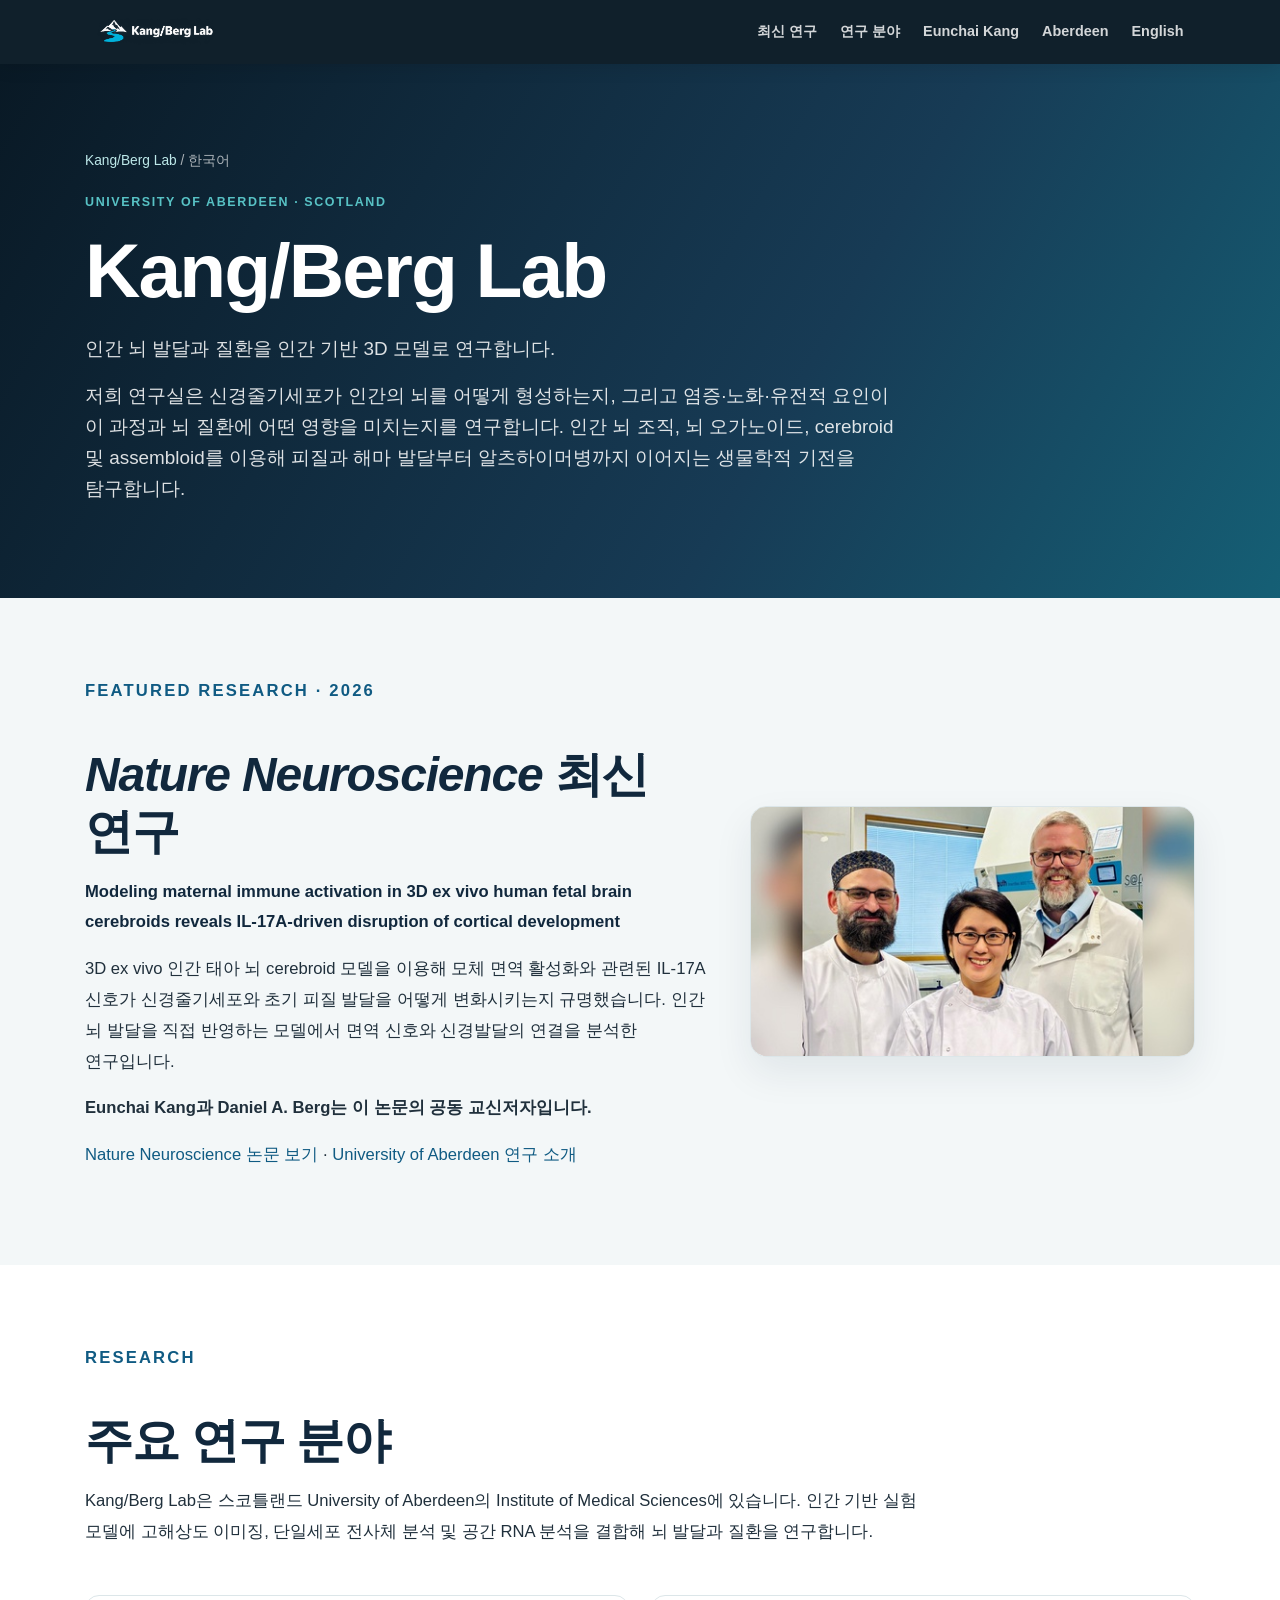
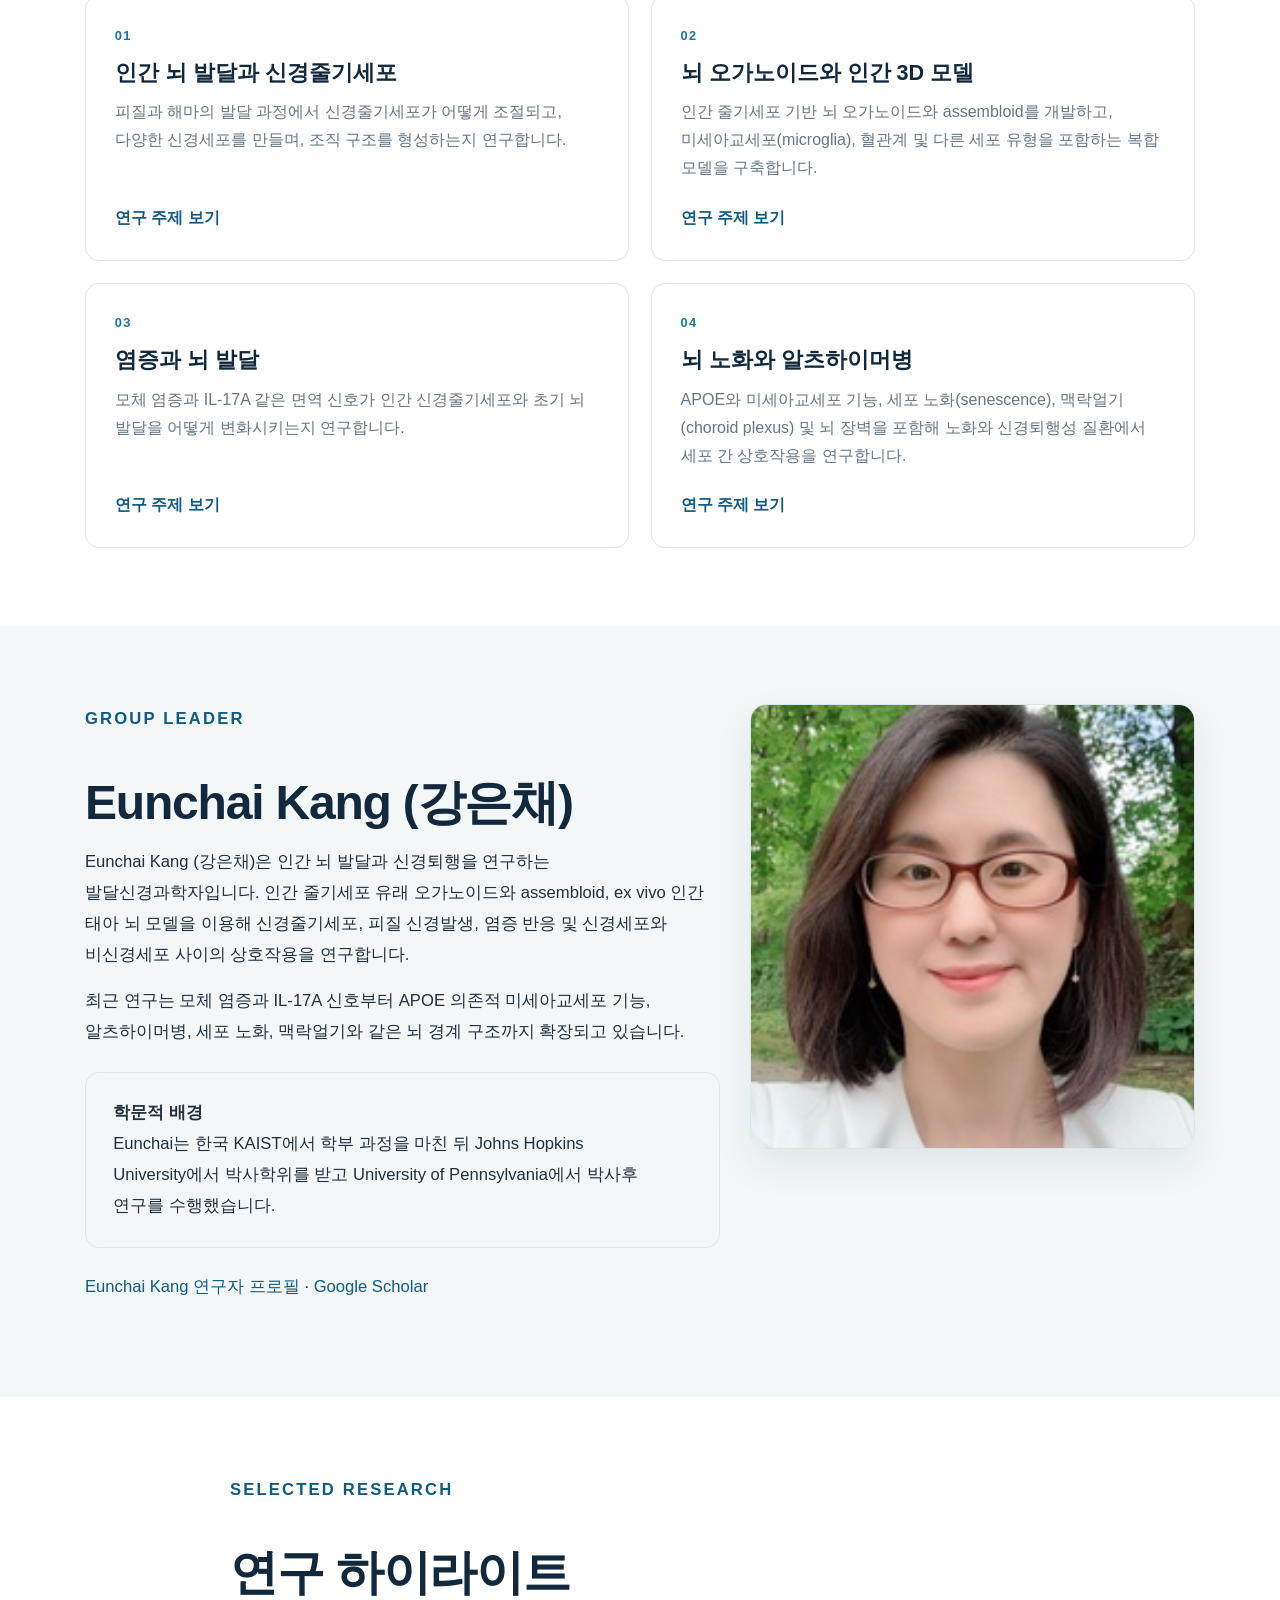
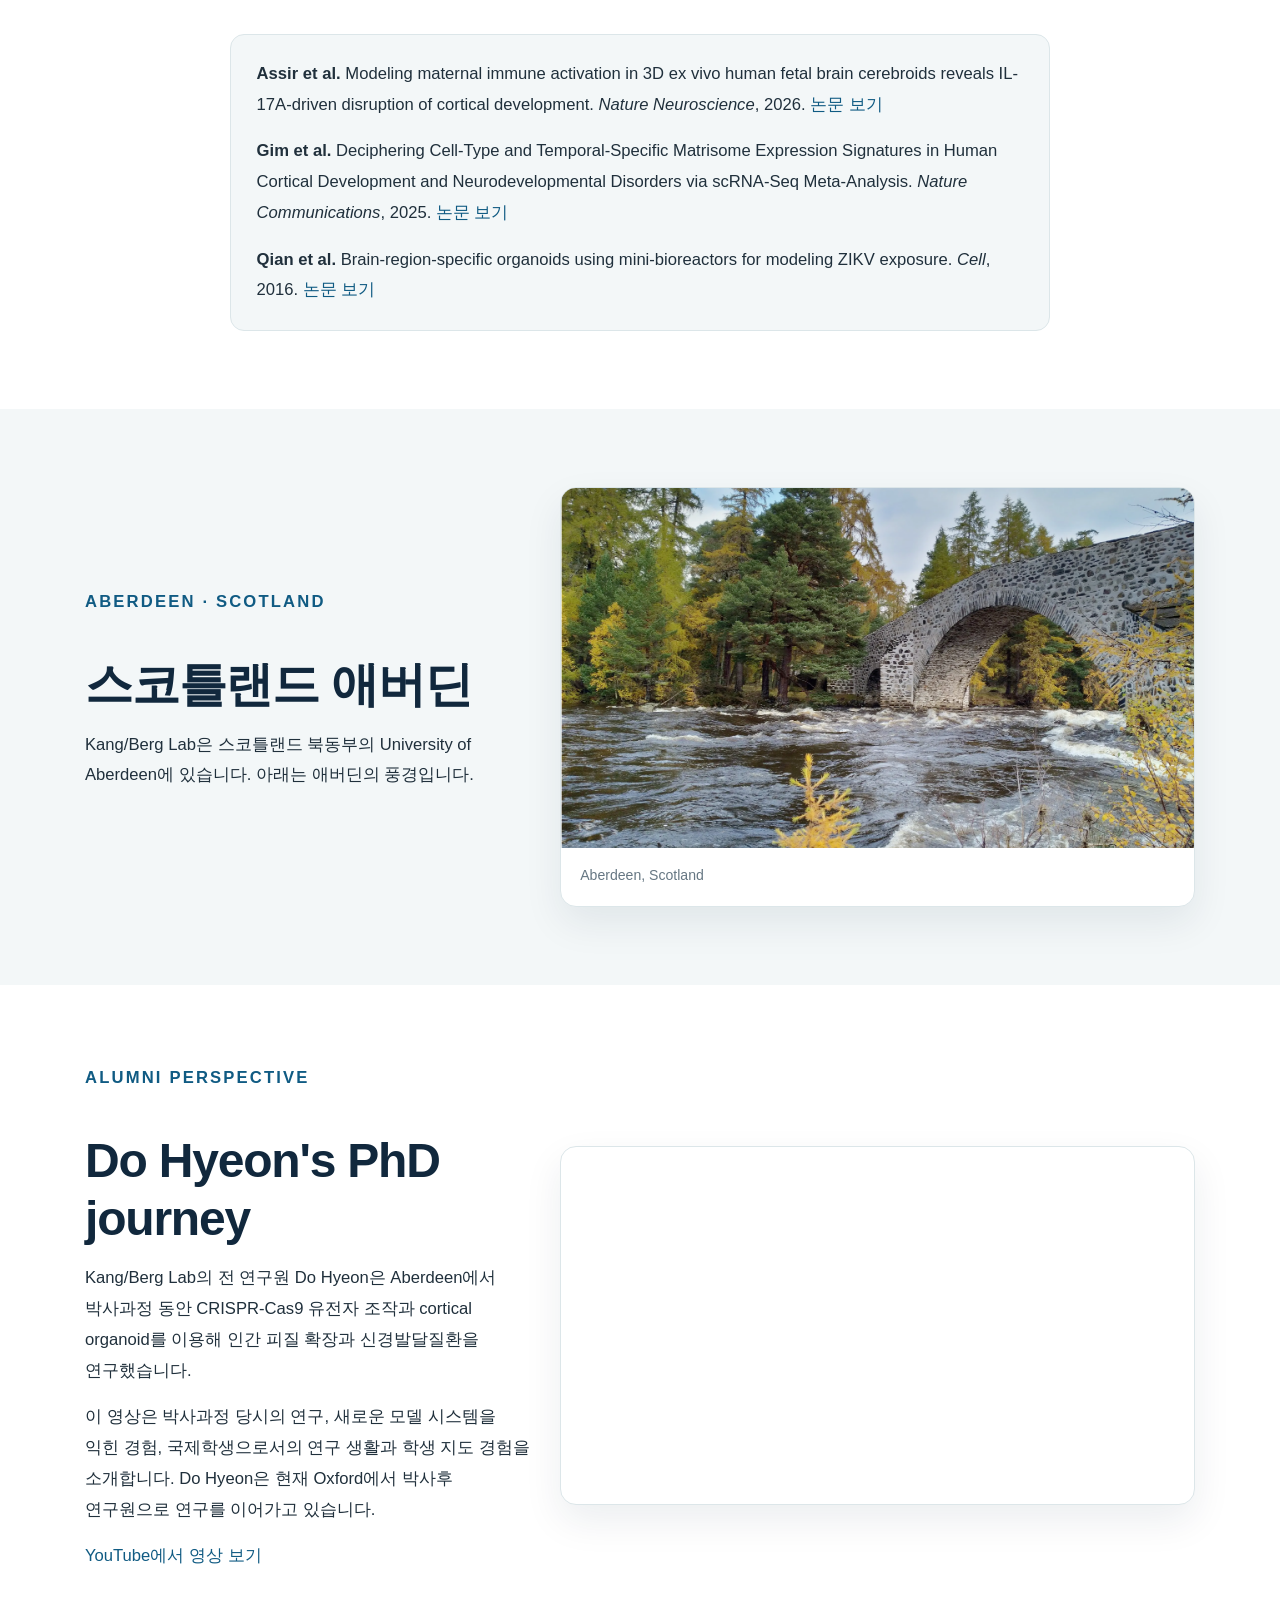
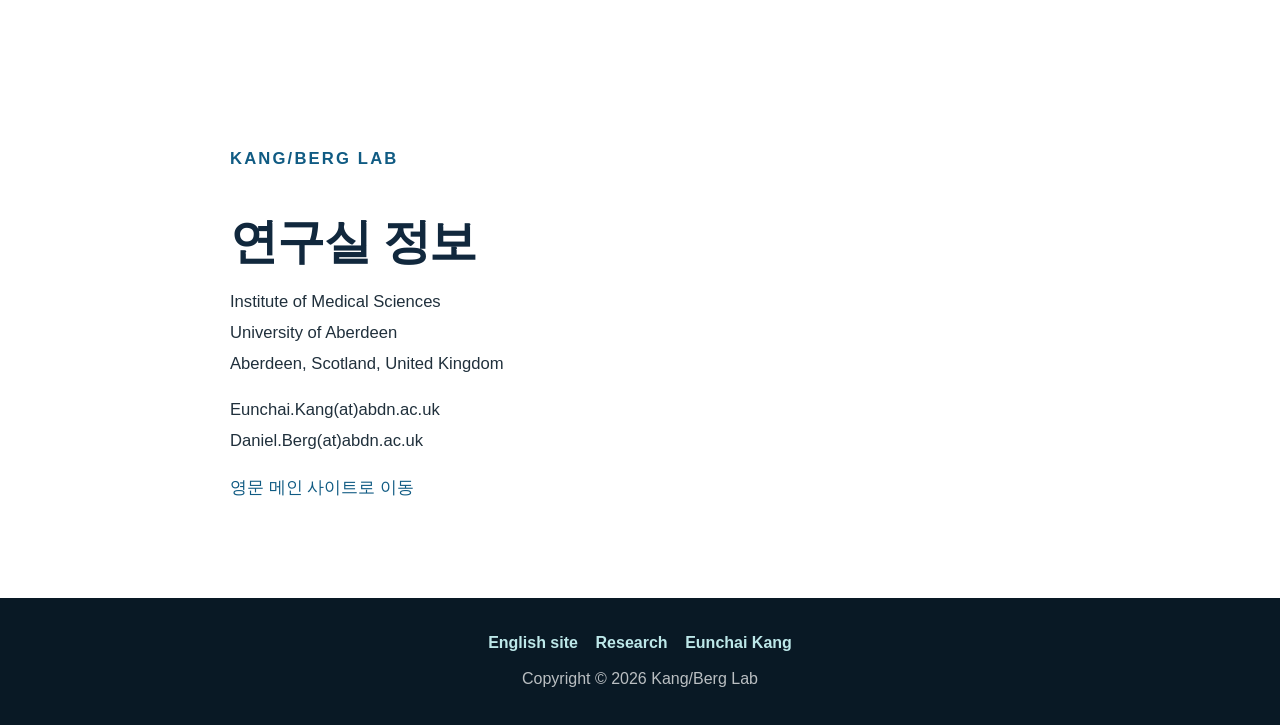
==== commit 188d96cc: "Add Eunchai Kang Korean name to Korean page" ====
--- a/ko/index.html
+++ b/ko/index.html
@@ -3,7 +3,7 @@
 <head>
   <meta charset="utf-8">
   <meta name="viewport" content="width=device-width, initial-scale=1, shrink-to-fit=no">
-  <meta name="description" content="Eunchai Kang과 Daniel A. Berg가 이끄는 영국 University of Aberdeen의 Kang/Berg Lab은 인간 뇌 발달, 신경줄기세포, 뇌 오가노이드, 미세아교세포, 뇌 노화 및 알츠하이머병을 연구합니다.">
+  <meta name="description" content="Eunchai Kang (강은채)과 Daniel A. Berg가 이끄는 영국 University of Aberdeen의 Kang/Berg Lab은 인간 뇌 발달, 신경줄기세포, 뇌 오가노이드, 미세아교세포, 뇌 노화 및 알츠하이머병을 연구합니다.">
   <meta name="author" content="Kang/Berg Lab">
   <meta name="robots" content="index,follow,max-image-preview:large">
   <title>인간 뇌 오가노이드·신경과학 연구 | Kang/Berg Lab | University of Aberdeen</title>
@@ -16,7 +16,7 @@
   <meta property="og:locale" content="ko_KR">
   <meta property="og:locale:alternate" content="en_GB">
   <meta property="og:title" content="Kang/Berg Lab | 인간 뇌 발달과 뇌 오가노이드 연구">
-  <meta property="og:description" content="Eunchai Kang과 Daniel A. Berg가 University of Aberdeen에서 이끄는 연구실로, 인간 뇌 발달, 신경줄기세포, 뇌 오가노이드, 신경면역 상호작용과 알츠하이머병을 연구합니다.">
+  <meta property="og:description" content="Eunchai Kang (강은채)과 Daniel A. Berg가 University of Aberdeen에서 이끄는 연구실로, 인간 뇌 발달, 신경줄기세포, 뇌 오가노이드, 신경면역 상호작용과 알츠하이머병을 연구합니다.">
   <meta property="og:url" content="https://kangberglab.com/ko/">
   <meta property="og:image" content="https://kangberglab.com/img/zebrabow2.png">
   <meta name="twitter:card" content="summary_large_image">
@@ -38,8 +38,8 @@
         "url": "https://www.abdn.ac.uk/"
       },
       "member": [
-        {"@type": "Person", "name": "Eunchai Kang", "url": "https://kangberglab.com/eunchai-kang.html"},
-        {"@type": "Person", "name": "Daniel A. Berg", "url": "https://kangberglab.com/daniel-berg.html"}
+        {"@type": "Person", "name": "Eunchai Kang", "alternateName": "강은채", "url": "https://kangberglab.com/eunchai-kang.html", "sameAs": ["https://www.abdn.ac.uk/people/eunchai.kang/", "https://scholar.google.co.uk/citations?user=ASl5lTgAAAAJ&hl=en", "https://orcid.org/0000-0001-6884-622X"]},
+        {"@type": "Person", "name": "Daniel A. Berg", "url": "https://kangberglab.com/daniel-berg.html", "sameAs": ["https://www.abdn.ac.uk/people/daniel.berg", "https://orcid.org/0000-0001-9595-2052"]}
       ]
     }
   }
@@ -196,8 +196,8 @@
         <div class="row align-items-start">
           <div class="col-lg-7 content-narrow">
             <p class="eyebrow">Group leader</p>
-            <h2>Eunchai Kang</h2>
-            <p>Eunchai Kang은 인간 뇌 발달과 신경퇴행을 연구하는 발달신경과학자입니다. 인간 줄기세포 유래 오가노이드와 assembloid, ex vivo 인간 태아 뇌 모델을 이용해 신경줄기세포, 피질 신경발생, 염증 반응 및 신경세포와 비신경세포 사이의 상호작용을 연구합니다.</p>
+            <h2>Eunchai Kang (강은채)</h2>
+            <p>Eunchai Kang (강은채)은 인간 뇌 발달과 신경퇴행을 연구하는 발달신경과학자입니다. 인간 줄기세포 유래 오가노이드와 assembloid, ex vivo 인간 태아 뇌 모델을 이용해 신경줄기세포, 피질 신경발생, 염증 반응 및 신경세포와 비신경세포 사이의 상호작용을 연구합니다.</p>
             <p>최근 연구는 모체 염증과 IL-17A 신호부터 APOE 의존적 미세아교세포 기능, 알츠하이머병, 세포 노화, 맥락얼기와 같은 뇌 경계 구조까지 확장되고 있습니다.</p>
             <div class="korea-note mt-4">
               <p><strong>학문적 배경</strong><br>Eunchai는 한국 KAIST에서 학부 과정을 마친 뒤 Johns Hopkins University에서 박사학위를 받고 University of Pennsylvania에서 박사후 연구를 수행했습니다.</p>
@@ -206,7 +206,7 @@
           </div>
           <div class="col-lg-5 mt-4 mt-lg-0">
             <div class="figure-card">
-              <img src="../img/Picture_Eunchai.png" alt="Eunchai Kang">
+              <img src="../img/Picture_Eunchai.png" alt="Eunchai Kang 강은채">
             </div>
           </div>
         </div>
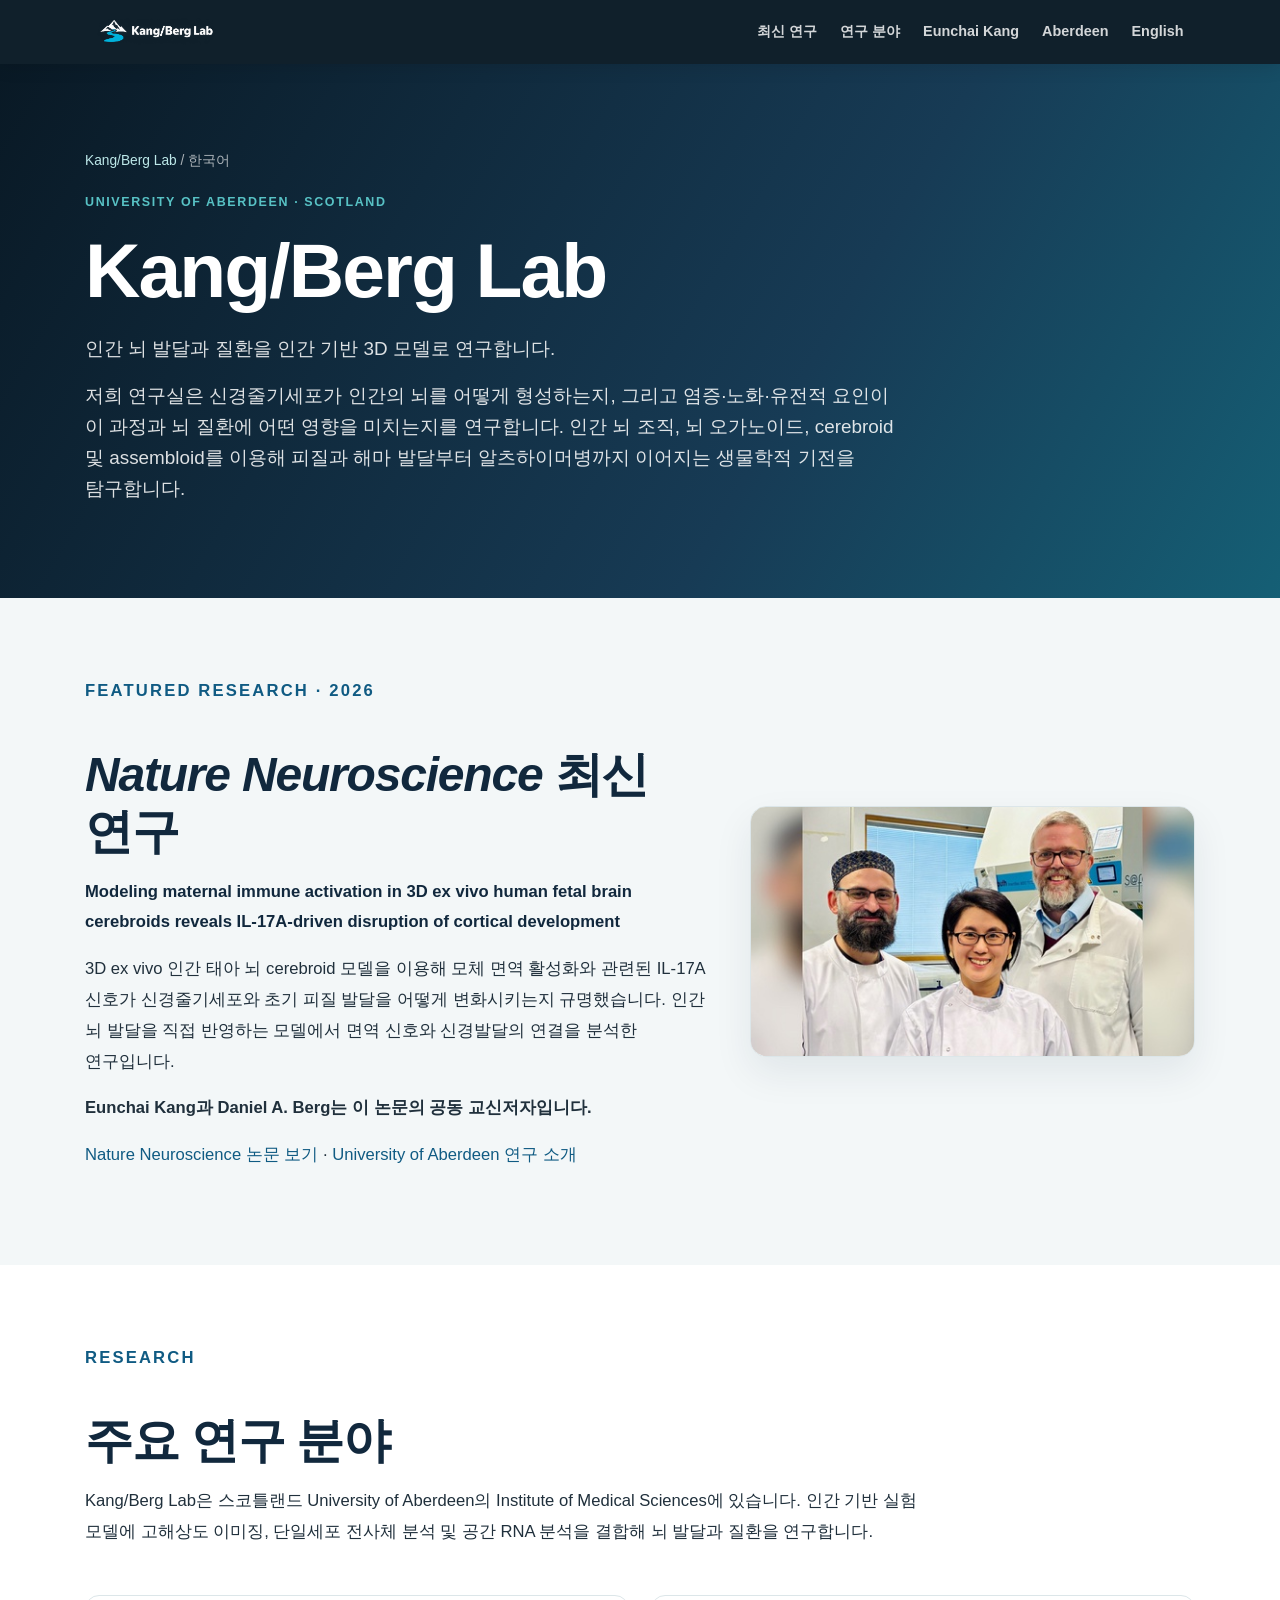
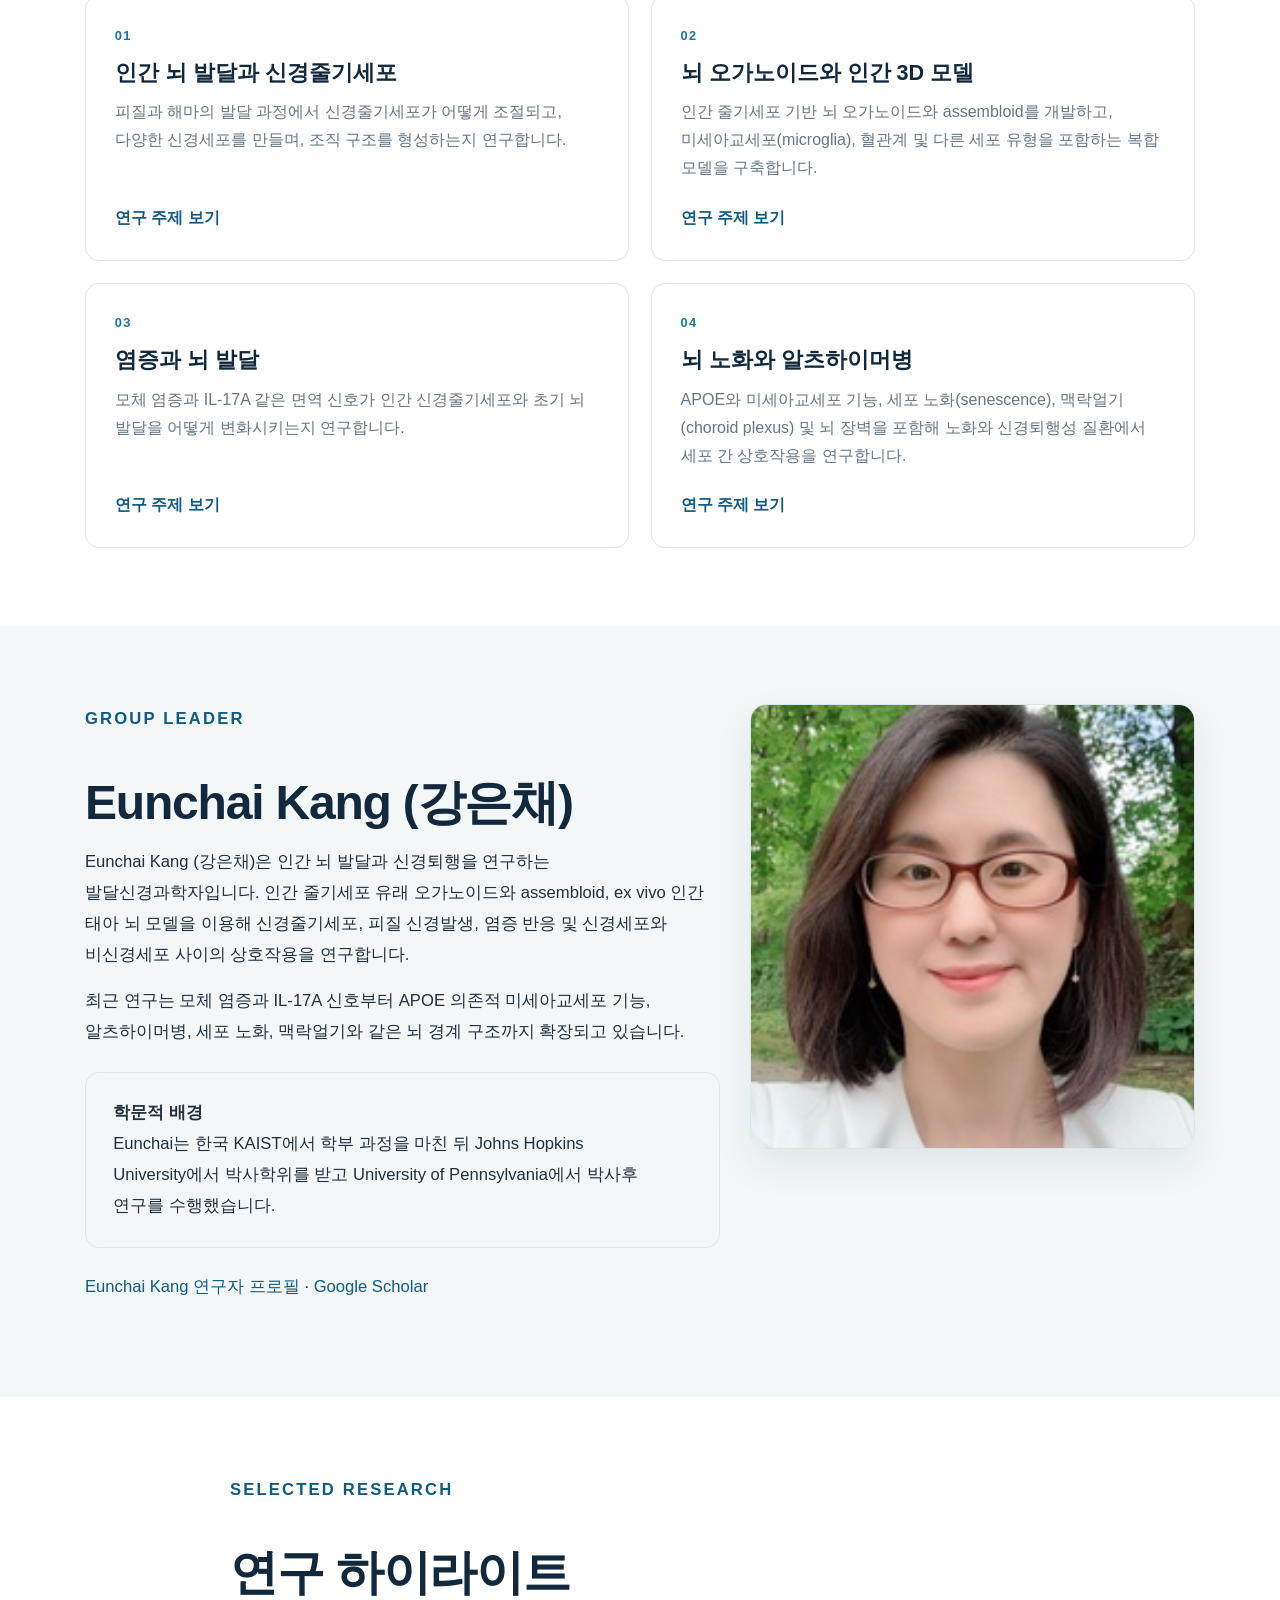
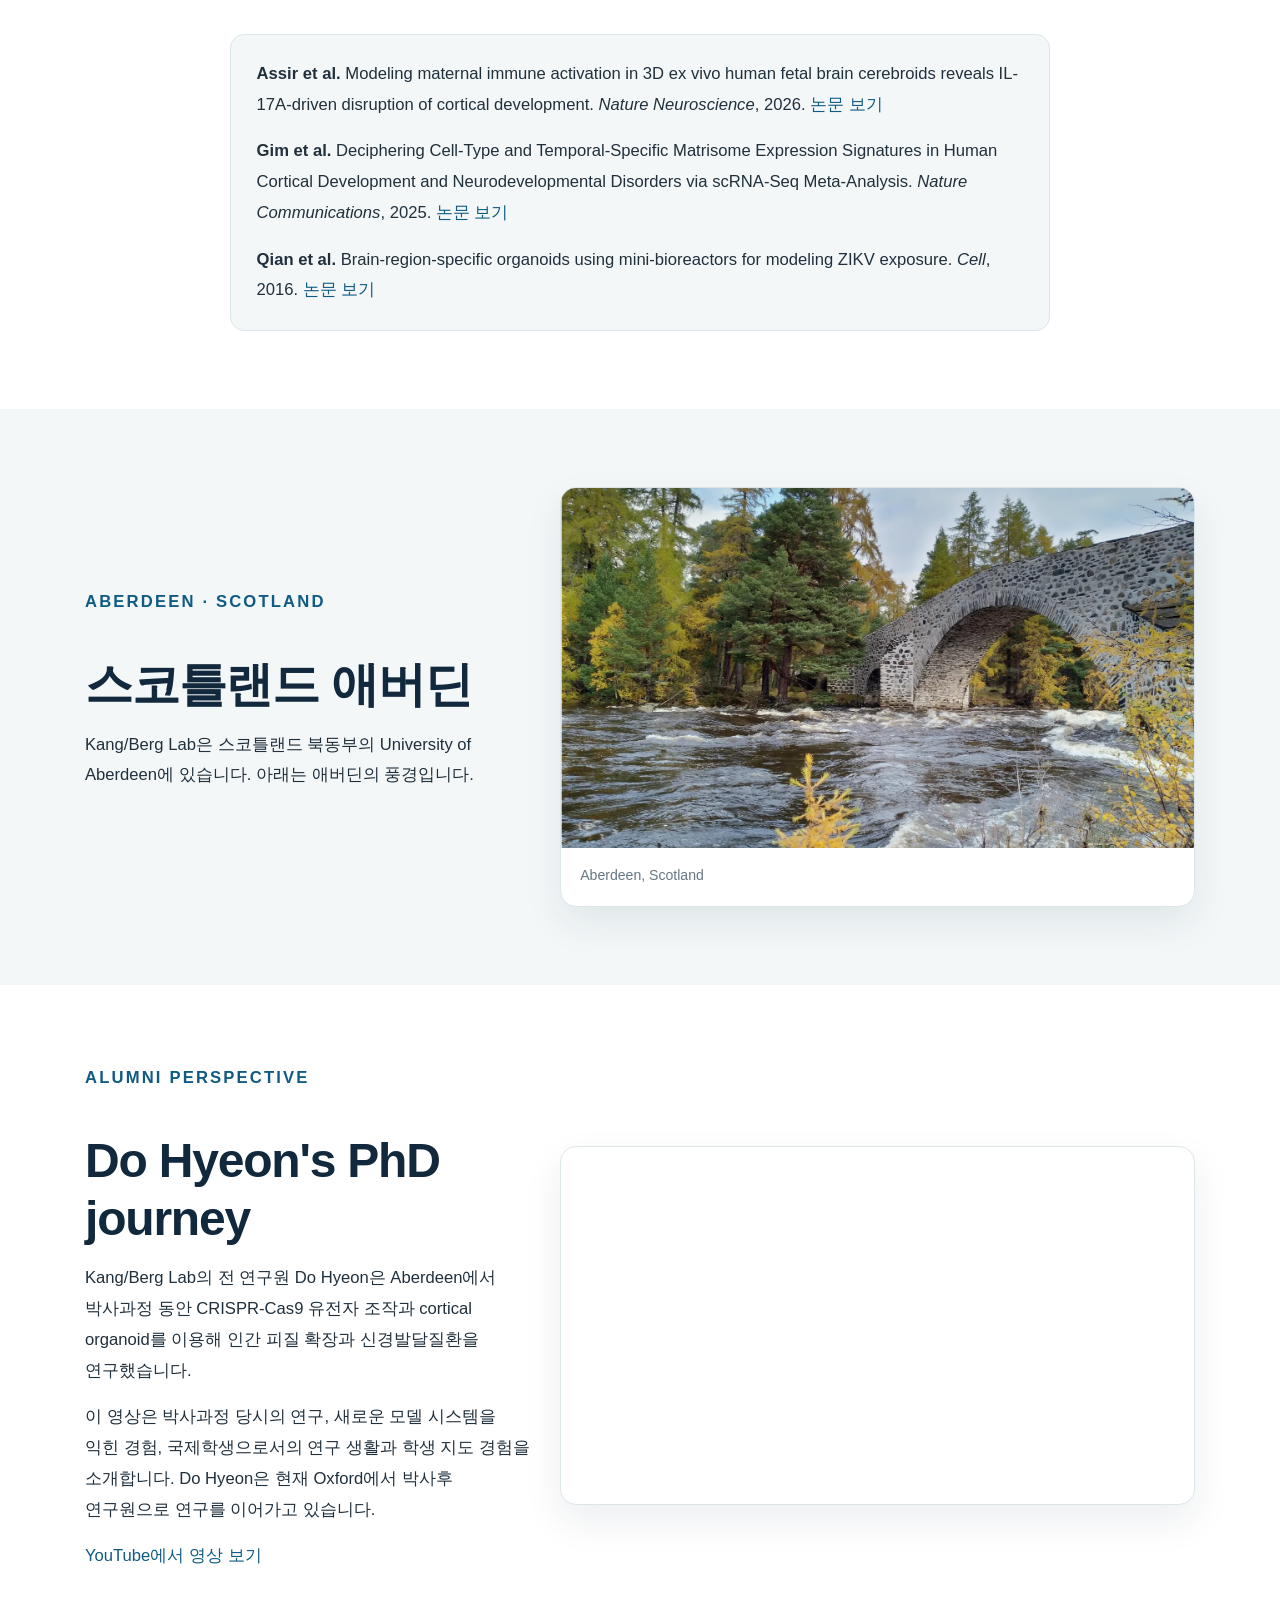
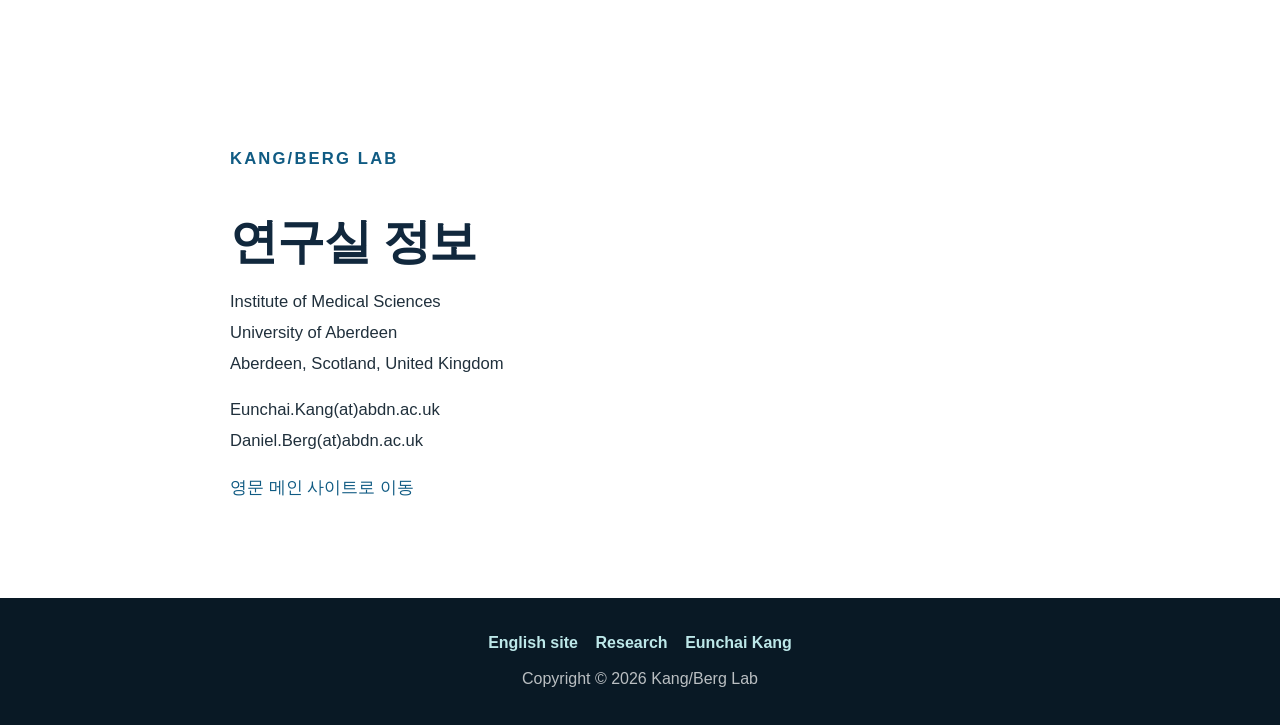
==== commit bb1ebdf8: "Optimise website photos as WebP without changing original files" ====
--- a/ko/index.html
+++ b/ko/index.html
@@ -44,26 +44,7 @@
     }
   }
   </script>
-  <script type="application/ld+json">
-  {
-    "@context": "https://schema.org",
-    "@type": "VideoObject",
-    "name": "Do Hyeon's PhD journey at the Institute of Medical Sciences",
-    "description": "Former Kang/Berg Lab member Do Hyeon discusses his PhD research on human cortical expansion, neurodevelopmental disorders, CRISPR-Cas9 and cortical organoids at the University of Aberdeen.",
-    "thumbnailUrl": "https://img.youtube.com/vi/307lUZ7zwNw/hqdefault.jpg",
-    "embedUrl": "https://www.youtube.com/embed/307lUZ7zwNw",
-    "contentUrl": "https://www.youtube.com/watch?v=307lUZ7zwNw",
-    "inLanguage": "en"
-  }
-  </script>
-
-  <script async src="https://www.googletagmanager.com/gtag/js?id=G-5PKBX922J7"></script>
-  <script>
-    window.dataLayer = window.dataLayer || [];
-    function gtag() { dataLayer.push(arguments); }
-    gtag('js', new Date());
-    gtag('config', 'G-5PKBX922J7');
-  </script>
+
 
   <link rel="icon" type="image/png" href="../img/logo2.png">
   <link href="../vendor/bootstrap/css/bootstrap.min.css" rel="stylesheet">
@@ -147,7 +128,7 @@
           </div>
           <div class="col-lg-5 mt-4 mt-lg-0">
             <div class="figure-card">
-              <img src="../img/Aberdeen_Cerebroid_Press_Release.jpg" alt="Kang/Berg Lab의 Nature Neuroscience cerebroid 연구">
+              <img src="../img/Aberdeen_Cerebroid_Press_Release.jpg" alt="Kang/Berg Lab의 Nature Neuroscience cerebroid 연구" loading="lazy" decoding="async">
             </div>
           </div>
         </div>
@@ -206,7 +187,7 @@
           </div>
           <div class="col-lg-5 mt-4 mt-lg-0">
             <div class="figure-card">
-              <img src="../img/Picture_Eunchai.png" alt="Eunchai Kang 강은채">
+              <img src="../img/Picture_Eunchai.png" alt="Eunchai Kang 강은채" loading="lazy" decoding="async">
             </div>
           </div>
         </div>
@@ -235,7 +216,7 @@
           </div>
           <div class="col-lg-7 mt-4 mt-lg-0">
             <div class="figure-card scotland-image">
-              <img src="../img/RiverAberdeen.png" alt="스코틀랜드 애버딘의 강 풍경">
+              <img src="../img/RiverAberdeen.webp" alt="스코틀랜드 애버딘의 강 풍경" loading="lazy" decoding="async">
               <p class="figure-caption">Aberdeen, Scotland</p>
             </div>
           </div>
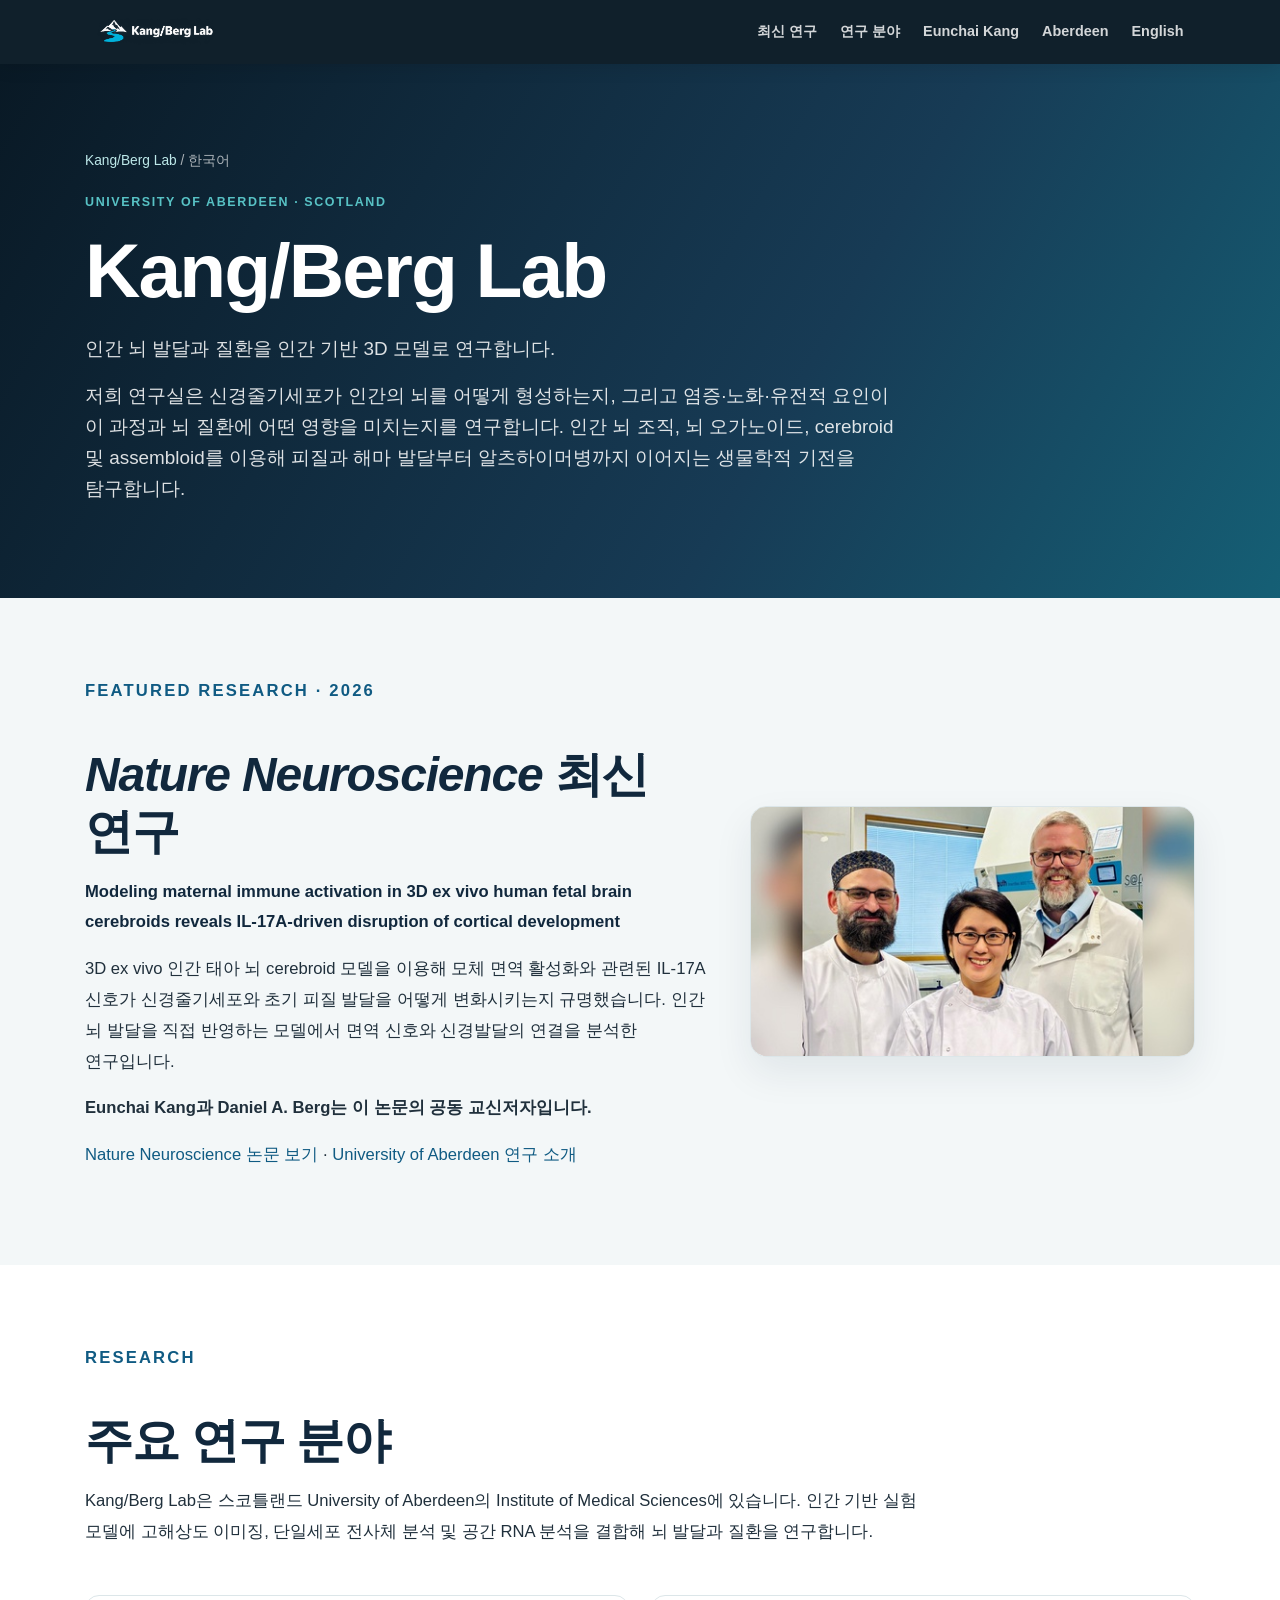
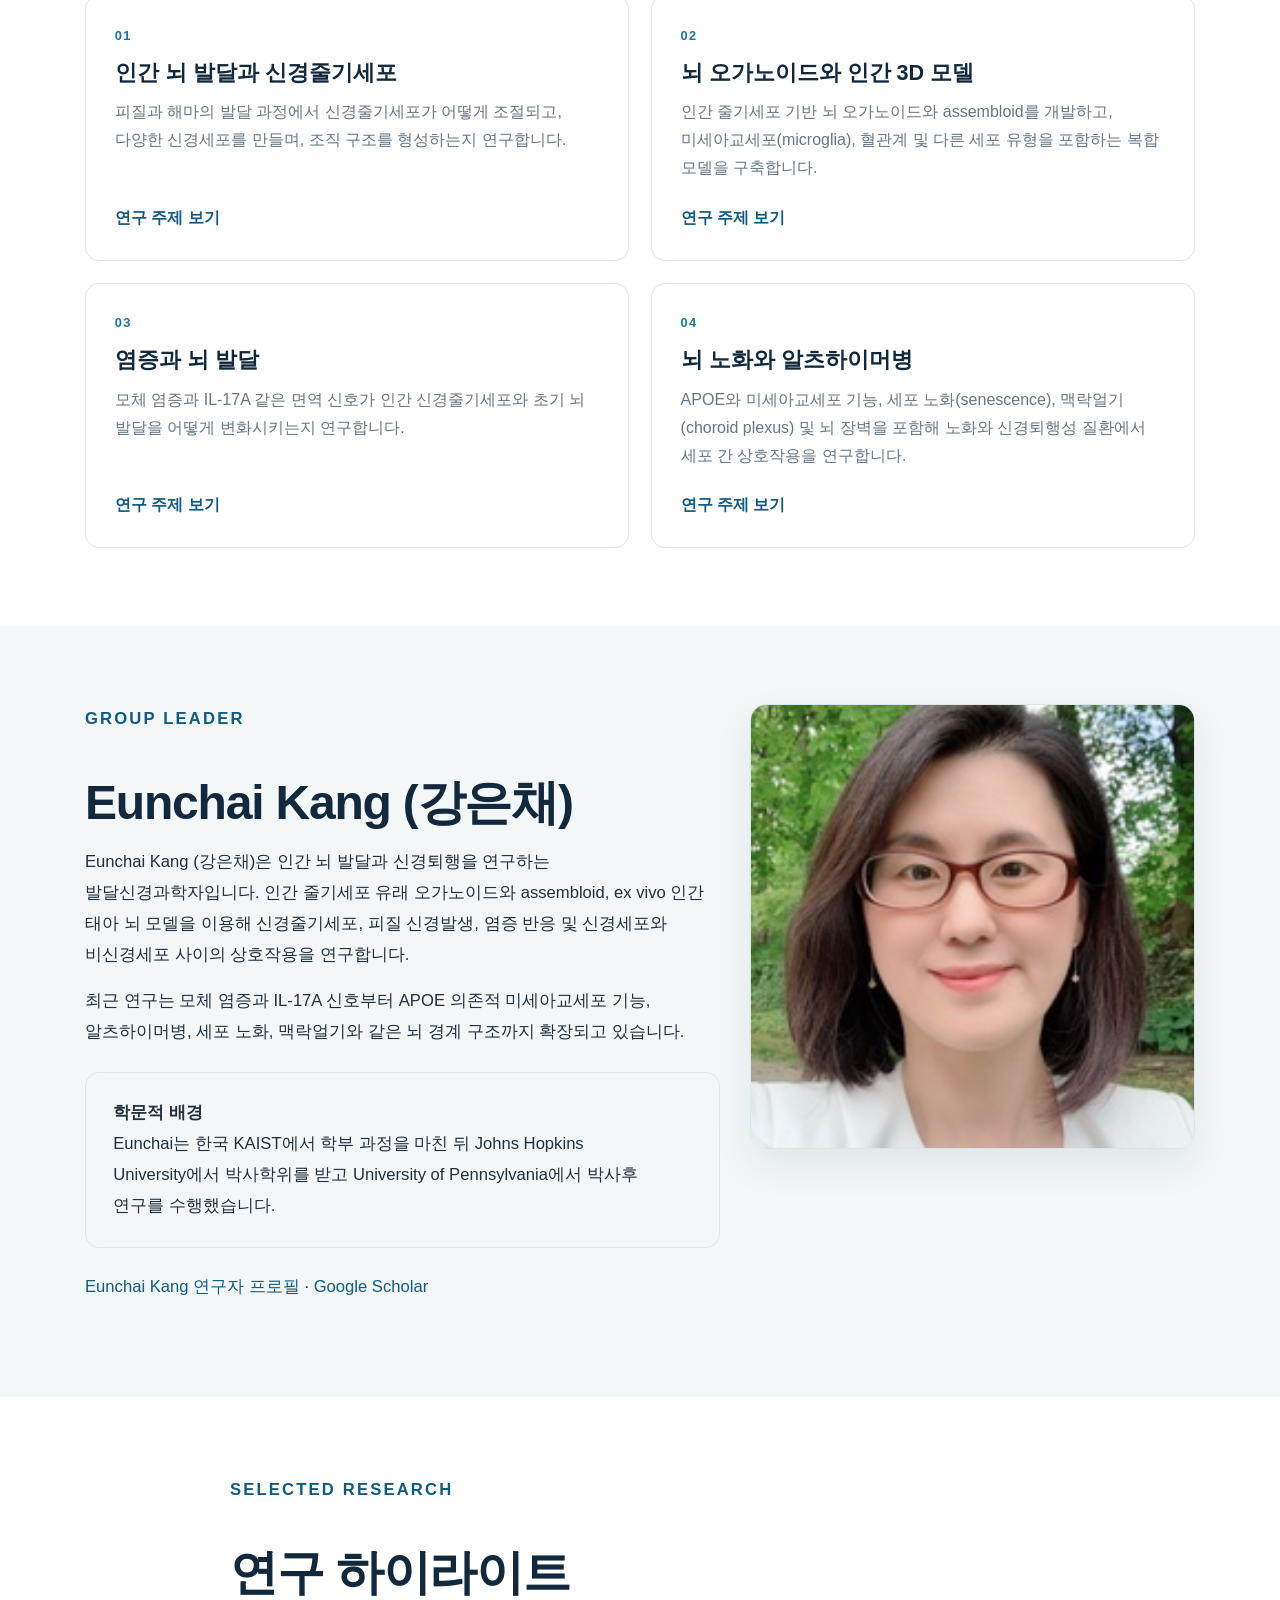
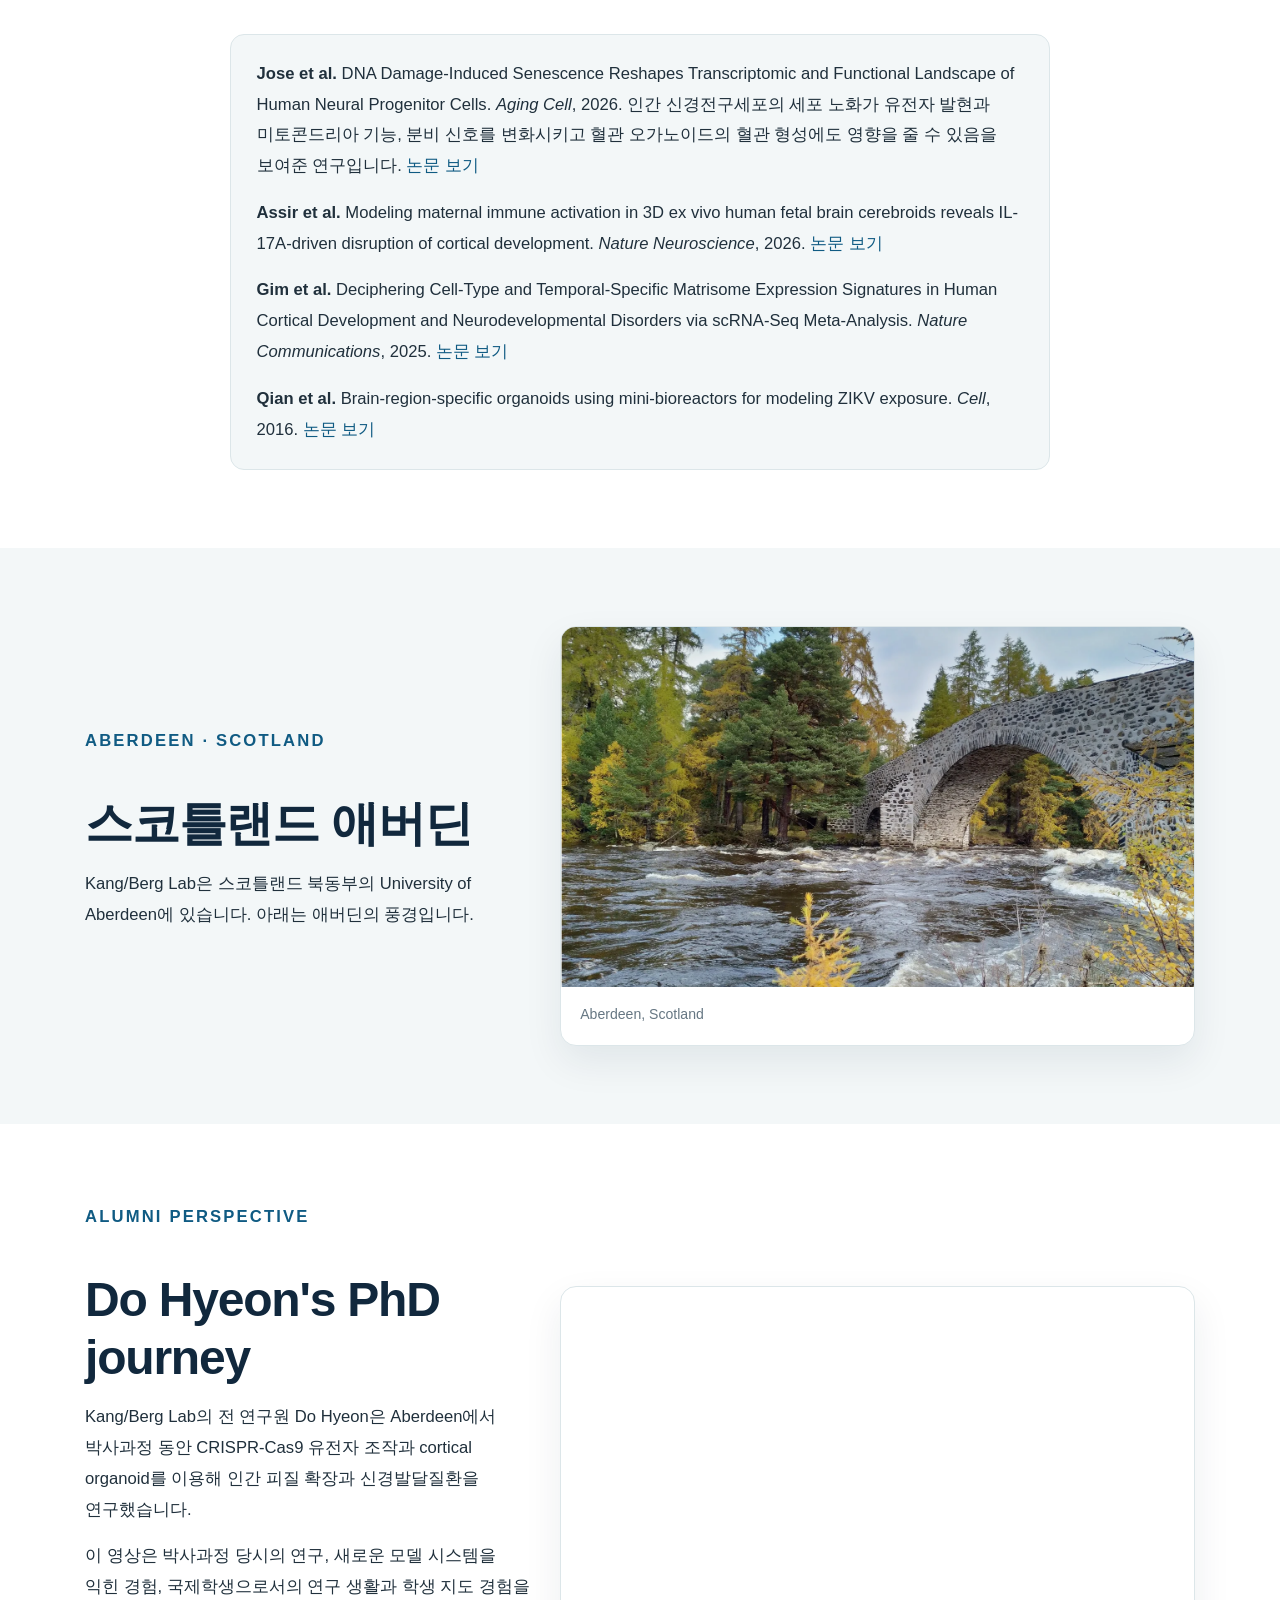
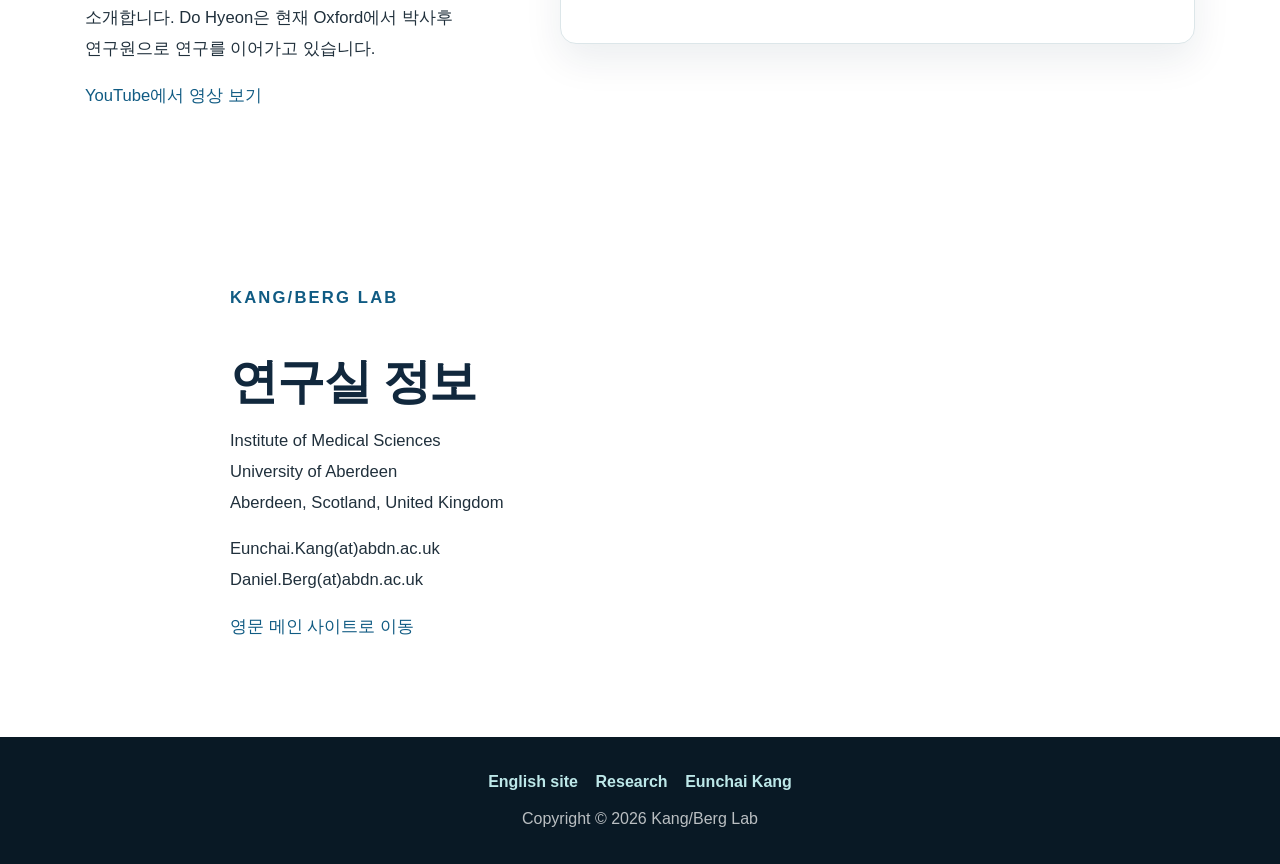
==== commit c8936db2: "Highlight new Aging Cell neural progenitor senescence study" ====
--- a/ko/index.html
+++ b/ko/index.html
@@ -199,6 +199,7 @@
         <p class="eyebrow">Selected research</p>
         <h2>연구 하이라이트</h2>
         <div class="publication-callout">
+          <p><strong>Jose et al.</strong> DNA Damage-Induced Senescence Reshapes Transcriptomic and Functional Landscape of Human Neural Progenitor Cells. <em>Aging Cell</em>, 2026. 인간 신경전구세포의 세포 노화가 유전자 발현과 미토콘드리아 기능, 분비 신호를 변화시키고 혈관 오가노이드의 혈관 형성에도 영향을 줄 수 있음을 보여준 연구입니다. <a href="https://doi.org/10.1111/acel.70838" target="_blank" rel="noopener noreferrer">논문 보기</a></p>
           <p><strong>Assir et al.</strong> Modeling maternal immune activation in 3D ex vivo human fetal brain cerebroids reveals IL-17A-driven disruption of cortical development. <em>Nature Neuroscience</em>, 2026. <a href="https://www.nature.com/articles/s41593-026-02400-2" target="_blank" rel="noopener noreferrer">논문 보기</a></p>
           <p><strong>Gim et al.</strong> Deciphering Cell-Type and Temporal-Specific Matrisome Expression Signatures in Human Cortical Development and Neurodevelopmental Disorders via scRNA-Seq Meta-Analysis. <em>Nature Communications</em>, 2025. <a href="https://www.nature.com/articles/s41467-025-64381-3" target="_blank" rel="noopener noreferrer">논문 보기</a></p>
           <p><strong>Qian et al.</strong> Brain-region-specific organoids using mini-bioreactors for modeling ZIKV exposure. <em>Cell</em>, 2016. <a href="https://www.sciencedirect.com/science/article/pii/S0092867416304676" target="_blank" rel="noopener noreferrer">논문 보기</a></p>
